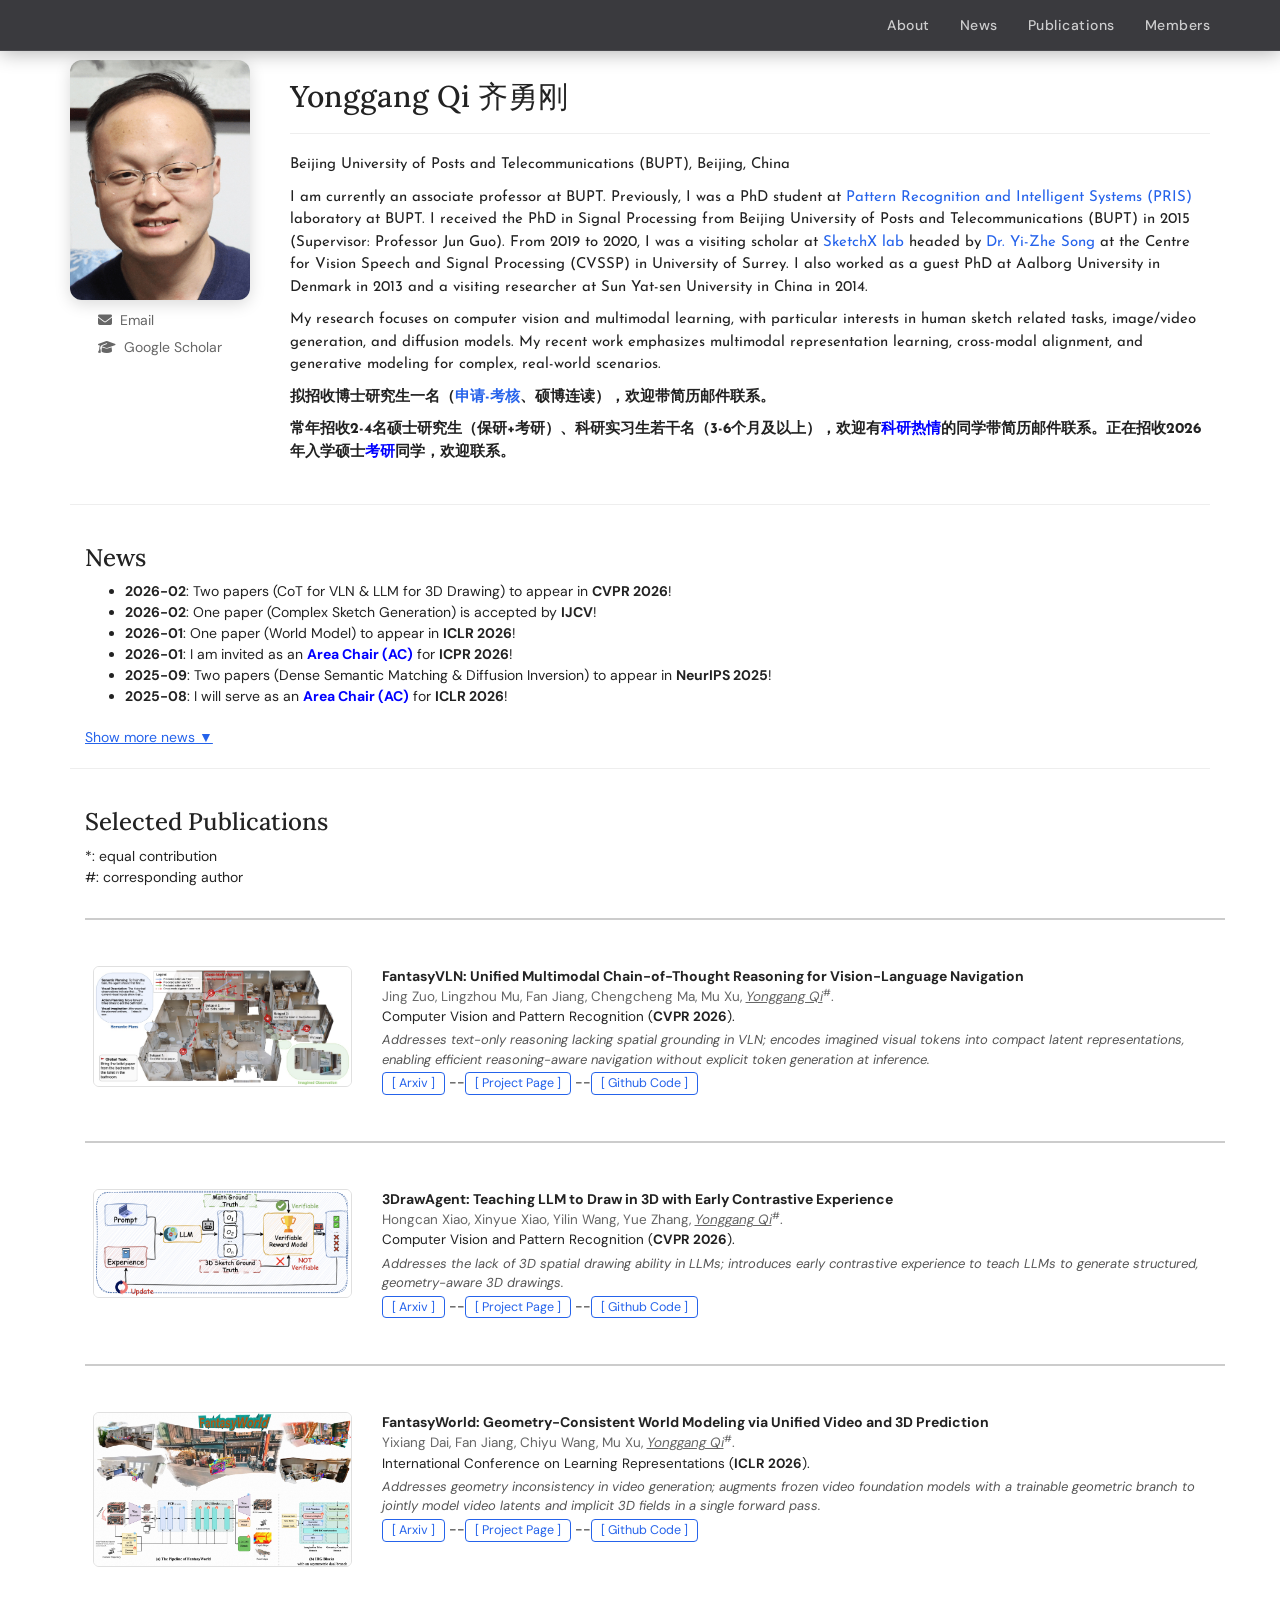
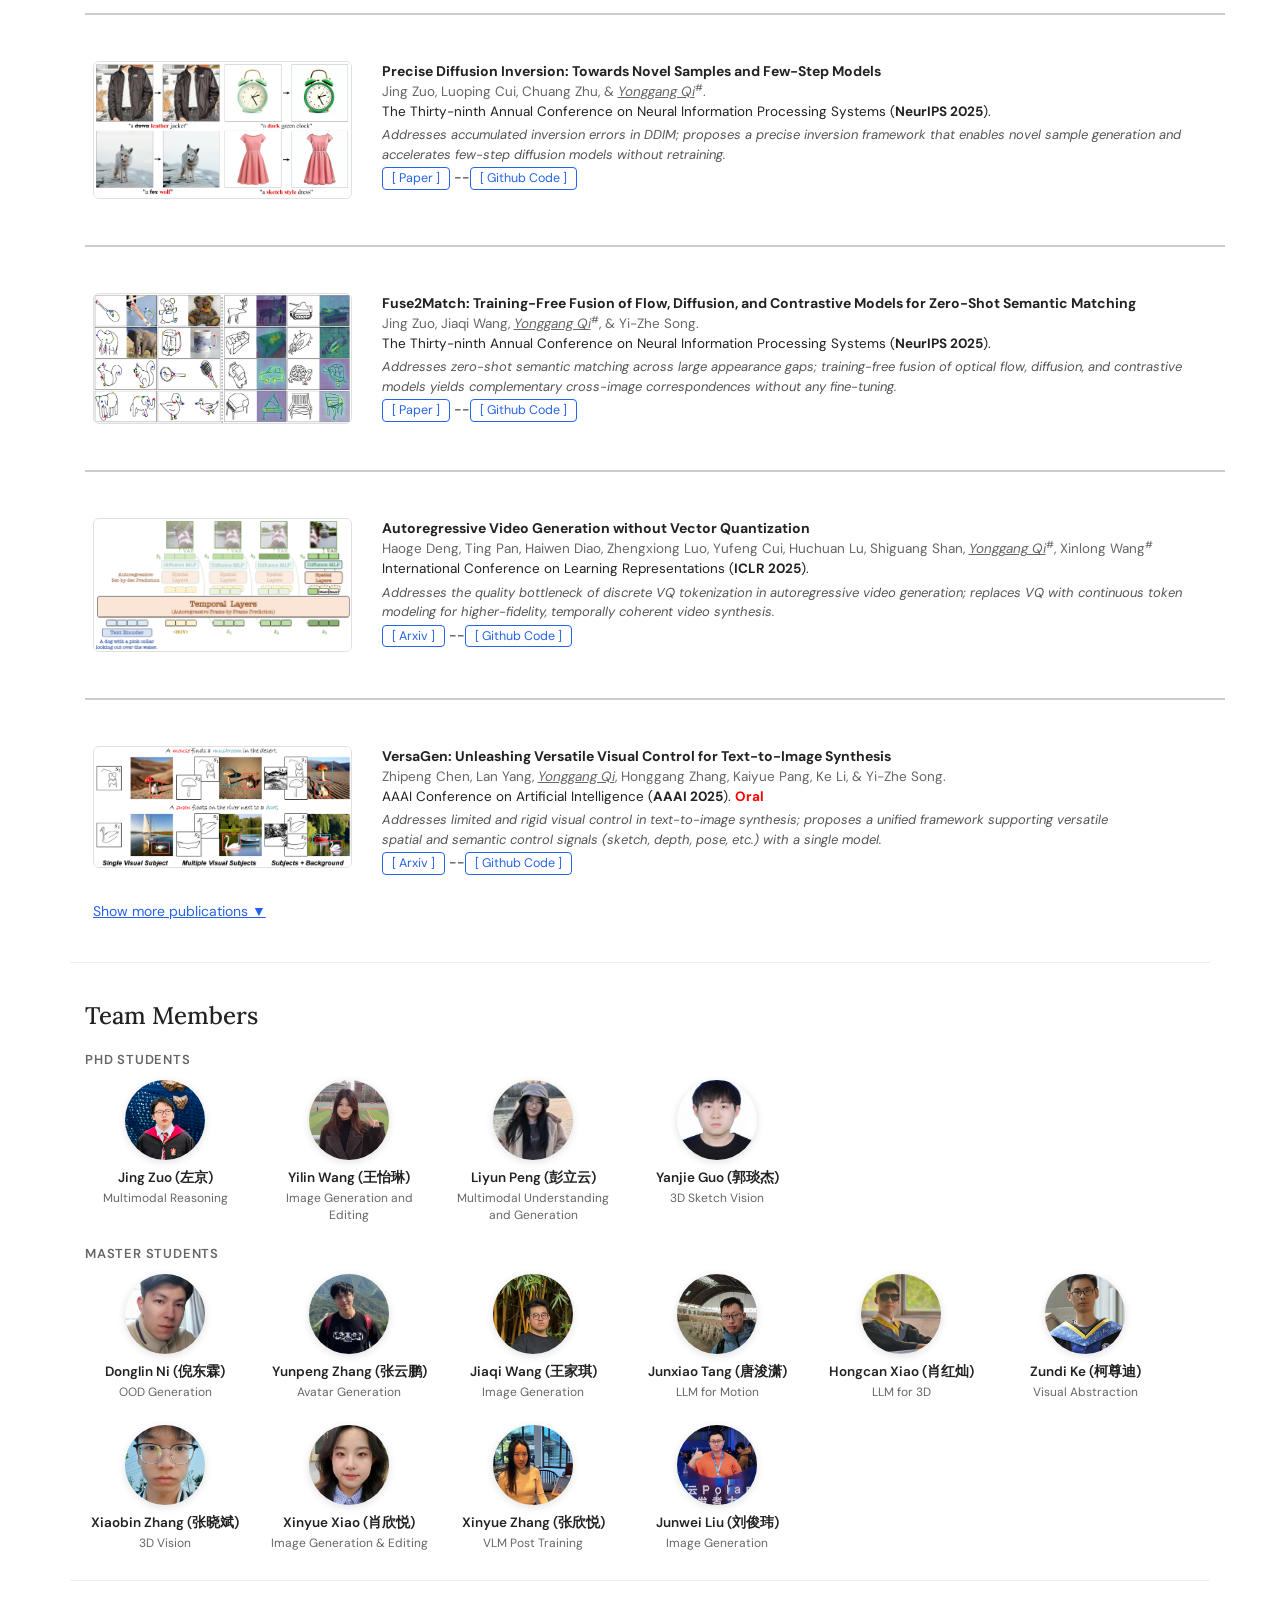
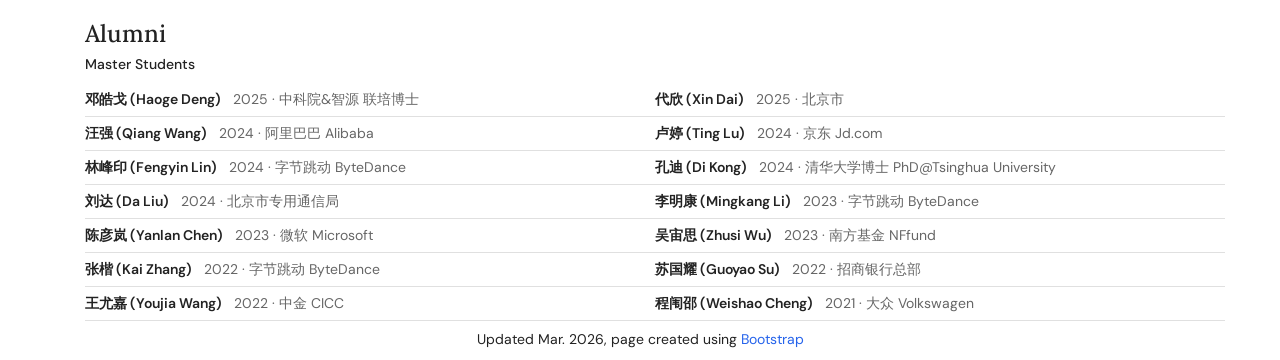
==== index.html @ 768c2c2b "news revert" ====
<!DOCTYPE html>
<html lang="en">
  <head>
    <meta charset="utf-8">
    <meta http-equiv="X-UA-Compatible" content="IE=edge">
    <meta name="viewport" content="width=device-width, initial-scale=1">
    <!-- The above 3 meta tags *must* come first in the head; any other head content must come *after* these tags -->
    <meta name="description" content="">
    <meta name="author" content="">
    <link rel="icon" href="./bootstrap/favicon.ico">

    <title>Yonggang Qi's homepage</title>
    <link rel="preconnect" href="https://fonts.googleapis.com">
    <link href="https://fonts.googleapis.com/css2?family=Josefin+Sans:ital,wght@0,300;0,400;0,600;1,300;1,400&family=Lora:ital,wght@0,400;0,600;0,700;1,400&family=DM+Sans:wght@400;500;600&display=swap" rel="stylesheet">
    <link href="https://cdnjs.cloudflare.com/ajax/libs/font-awesome/6.5.0/css/all.min.css" rel="stylesheet">

    <!-- Bootstrap core CSS -->
    <link href="./bootstrap/dist/css/bootstrap.min.css" rel="stylesheet">

    <!-- IE10 viewport hack for Surface/desktop Windows 8 bug -->
    <link href="./bootstrap/assets/css/ie10-viewport-bug-workaround.css" rel="stylesheet">

    <!-- Custom styles for this template -->
    <link href="homepage.css" rel="stylesheet">

    <!-- Just for debugging purposes. Don't actually copy these 2 lines! -->
    <!--[if lt IE 9]><script src="../../assets/js/ie8-responsive-file-warning.js"></script><![endif]-->
    <script src="./bootstrap/assets/js/ie-emulation-modes-warning.js"></script>

    <!-- HTML5 shim and Respond.js for IE8 support of HTML5 elements and media queries -->
    <!--[if lt IE 9]>
      <script src="https://oss.maxcdn.com/html5shiv/3.7.2/html5shiv.min.js"></script>
      <script src="https://oss.maxcdn.com/respond/1.4.2/respond.min.js"></script>
    <![endif]-->
  </head>

  <body>
    <nav class="navbar navbar-inverse navbar-fixed-top" id="main-nav">
      <div class="container">
        <div class="navbar-header">
          <a class="navbar-brand" href="index.html"></a>
        </div>
        <div id="navbar" class="collapse navbar-collapse">
          <ul class="nav navbar-nav navbar-right">
            <li><a href="#about">About</a></li>
            <li><a href="#news">News</a></li>
            <li><a href="#pub">Publications</a></li>
            <li><a href="#members">Members</a></li>
          </ul>
        </div><!--/.nav-collapse -->
      </div>
    </nav>

    <div id="about" class="container">
      <div class="profile">
        <div class="profile-left">
          <img src="me2.jpg" class="profile-photo" alt="Responsive image">
          <div class="profile-links">
            <a href="mailto:qiyg@bupt.edu.cn"><i class="fas fa-envelope"></i> Email</a>
            <a href="https://scholar.google.com/citations?user=pQNpf7cAAAAJ&hl=en"><i class="fas fa-graduation-cap"></i> Google Scholar</a>
          </div>
        </div>

        <div class="profile-info">
          <h2>Yonggang Qi 齐勇刚</h2>
          <hr>
          <p>Beijing University of Posts and Telecommunications (BUPT), Beijing, China</p>

          <p> I am currently an associate professor at BUPT. Previously, I was a PhD student at <a href="">Pattern Recognition and Intelligent Systems (PRIS)</a> laboratory at BUPT. I received the PhD in Signal Processing from Beijing University of Posts and Telecommunications (BUPT) in 2015 (Supervisor: Professor Jun Guo). From 2019 to 2020, I was a visiting scholar at <a href="http://sketchx.ai/">SketchX lab</a> headed by <a href="https://scholar.google.co.uk/citations?user=irZFP_AAAAAJ&hl=en">Dr. Yi-Zhe Song</a> at the Centre for Vision Speech and Signal Processing (CVSSP) in University of Surrey. I also worked as a guest PhD at Aalborg University in Denmark in 2013 and a visiting researcher at Sun Yat-sen University in China in 2014. </p>
          <p>My research focuses on computer vision and multimodal learning, with particular interests in human sketch related tasks, image/video generation, and diffusion models. My recent work emphasizes multimodal representation learning, cross-modal alignment, and generative modeling for complex, real-world scenarios. </p>
          <p><strong>拟招收博士研究生一名（<a href="https://ai.bupt.edu.cn/info/1050/4311.htm">申请-考核</a>、硕博连读），欢迎带简历邮件联系。</strong></p>
          <p><strong>常年招收2-4名硕士研究生（保研+考研）、科研实习生若干名（3-6个月及以上），欢迎有</strong><strong style="color: blue">科研热情</strong><strong>的同学带简历邮件联系。</strong><strong>正在招收2026年入学硕士<strong style="color: blue">考研</strong>同学，欢迎联系。</strong></p>
        </div>
      </div>

      <hr>
      <div id="news" class="container">
        <h3>News</h3>
        <ul style="text-align:left;">
          <li><strong>2026-02</strong>: Two papers (CoT for VLN & LLM for 3D Drawing) to appear in <strong>CVPR 2026</strong>!
          <li><strong>2026-02</strong>: One paper (Complex Sketch Generation) is accepted by <strong>IJCV</strong>!</li>
          <li><strong>2026-01</strong>: One paper (World Model) to appear in <strong>ICLR 2026</strong>!</li>
          <li><strong>2026-01</strong>: I am invited as an <strong style="color: blue;">Area Chair (AC)</strong> for <strong>ICPR 2026</strong>! </li>
          <li><strong>2025-09</strong>: Two papers (Dense Semantic Matching & Diffusion Inversion) to appear in <strong>NeurIPS 2025</strong>! </li>
          <li><strong>2025-08</strong>: I will serve as an <strong style="color: blue;">Area Chair (AC)</strong> for <strong>ICLR 2026</strong>! 
          <li class="news-item-hidden"><strong>2025-07</strong>: One paper (Talking video generation) to appear in <strong>ACM MM 2025</strong>. Check it <a href="https://github.com/Fantasy-AMAP/fantasy-talking">here</a> of our GitHub repo.</li>
          <li class="news-item-hidden"><strong>2025-01</strong>: One paper (Video generation) to appear in <strong>ICLR 2025</strong>.</li>
          <li class="news-item-hidden"><strong>2024-12</strong>: Two papers (Edge detection & Text-to-image generation) to appear in <strong>AAAI 2025</strong> including one <strong style="color:red;">Oral</strong>!</li>
          <li class="news-item-hidden"><strong>2024-01</strong>: One paper (Sketch generation) to appear in <strong>ICLR 2024</strong>.</li>
          <li class="news-item-hidden"><strong>2023-03</strong>: One paper about <em>explainable</em> ZS-SBIR to appear in <strong>CVPR 2023</strong> as a <strong style="color:red;">highlight</strong>!</li>
          <li class="news-item-hidden"><strong>2023-01</strong>: Our work on <em>vectorized sketch generation with diffusion model</em> to appear in <strong>ICLR 2023</strong> (<strong style="color:red;">Spotlight</strong>). </li>
          <li class="news-item-hidden"><strong>2022-10</strong>: Our work on <em>sketch to image generation using diffusion model</em> is accepted by BMVC 2022.</li>
          <li class="news-item-hidden"><strong>2022-09</strong>: One work about <em>sketch to point cloud generation</em> is accepted by ACCV 2022 (<strong>Oral</strong>)!</li>
          <li class="news-item-hidden"><strong>2022-04</strong>: Our work <ins><i>Generative Sketch Healing</i></ins> is accepted by <strong>IJCV</strong>!</li>
          <li class="news-item-hidden"><strong>2022-04</strong>: I am co-organizing the 2nd workshop on <a href="https://she-workshop.github.io">Sketching for Human Expressivity (SHE)</a> at <a href="https://eccv2022.ecva.net/"><strong>ECCV'22</strong></a>!</li>
          <li class="news-item-hidden"><strong>2021-12</strong>: Promoted to an associate professor.</li>
          <li class="news-item-hidden"><strong>2021-10</strong>: One paper on sketch-based 3D shape retrieval (SBSR) with a new fine-grained SBSR dataset got accepted by <a href="https://ieeexplore.ieee.org/xpl/RecentIssue.jsp?punumber=83"><strong>TIP</strong></a>! </li>
          <li class="news-item-hidden"><strong>2021-07</strong>: One paper on latticed sketch representation for sketch manipulation got accepted by <a href="http://iccv2021.thecvf.com"><strong>ICCV 2021</strong></a>! Code and pre-trained models are publicly available now. </li>
          <li class="news-item-hidden"><strong>2021-04</strong>: I am co-organizing 1st workshop on <a href="https://she-iccv21.github.io">Sketching for Human Expressivity (SHE)</a> at <a href="http://iccv2021.thecvf.com"><strong>ICCV'21</strong></a>!</li>
          <li class="news-item-hidden"><strong>2021-03</strong>: One paper on perceptual reasoning got accepted by <a href="http://cvpr2021.thecvf.com"><strong>CVPR 2021</strong></a>! </li>
          <li class="news-item-hidden"><strong>2020-11</strong>: One journal paper got accepted by IEEE TCSVT.</li>
          <li class="news-item-hidden"><strong>2020-08</strong>: One paper is accepted at BMVC 2020 as <strong>oral</strong> presentation.</li>
          <li class="news-item-hidden"><strong>2020-03</strong>: Two papers got accepted by IEEE ICME 2020.</li>
          <li class="news-item-hidden"><strong>2019-12</strong>: One journal paper got accepted by IEEE TCSVT.</li>
          <li class="news-item-hidden"><strong>2019-11</strong>: Moved to UK and started my visiting at CVSSP in University of Surrey!</li>
          <li class="news-item-hidden"><strong>2019-08</strong>: One paper got accepted by IEEE VCIP 2019.</li>
          <li class="news-item-hidden"><strong>2019-05</strong>: Got sponsorship from Chinese Scholarship Council (CSC) for visiting SketchX Lab at CVSSP in University of Surrey for one year!</li>
        </ul>
        <button id="news-toggle-btn" onclick="toggleNews()">Show more news ▼</button>
      </div>
      <hr>

      
      <div id="pub" class="container">
          <h3>Selected Publications</h3>
          <div>*: equal contribution</div> <div>#: corresponding author</div>
          <hr style="border: 1px solid #ccc; margin: 30px 0;">

          <div class="row">
            <div class="col-xs-3">
              <img src="./pic/cvpr26-vln.png" class="img-responsive" alt="Responsive image">
            </div>
            <div class="col-xs-9">
              <div><strong>FantasyVLN: Unified Multimodal Chain-of-Thought Reasoning for Vision-Language Navigation</strong></div>
              <div>Jing Zuo, Lingzhou Mu, Fan Jiang, Chengcheng Ma, Mu Xu, <ins><em>Yonggang Qi</em></ins><sup>#</sup>.</div>
              <div>Computer Vision and Pattern Recognition (<strong>CVPR 2026</strong>).</div>
              <div class="pub-highlight">Addresses text-only reasoning lacking spatial grounding in VLN; encodes imagined visual tokens into compact latent representations, enabling efficient reasoning-aware navigation without explicit token generation at inference.</div>
              <div><a href="https://arxiv.org/abs/2601.13976">[ Arxiv ]</a>--<a href="https://fantasy-amap.github.io/fantasy-vln/">[ Project Page ]</a>--<a href="https://github.com/Fantasy-AMAP/fantasy-vln">[ Github Code ]</a></div>
            </div>
          </div>

          <hr style="border: 1px solid #ccc; margin: 30px 0;">

          <div class="row">
            <div class="col-xs-3">
              <img src="./pic/cvpr26-3draw.png" class="img-responsive" alt="Responsive image">
            </div>
            <div class="col-xs-9">
              <div><strong>3DrawAgent: Teaching LLM to Draw in 3D with Early Contrastive Experience</strong></div>
              <div>Hongcan Xiao, Xinyue Xiao, Yilin Wang, Yue Zhang, <ins><em>Yonggang Qi</em></ins><sup>#</sup>.</div>
              <div>Computer Vision and Pattern Recognition (<strong>CVPR 2026</strong>).</div>
              <div class="pub-highlight">Addresses the lack of 3D spatial drawing ability in LLMs; introduces early contrastive experience to teach LLMs to generate structured, geometry-aware 3D drawings.</div>
              <div><a href="">[ Arxiv ]</a>--<a href="">[ Project Page ]</a>--<a href="">[ Github Code ]</a></div>
            </div>
          </div>

          <hr style="border: 1px solid #ccc; margin: 30px 0;">

          <div class="row">
            <div class="col-xs-3">
              <img src="./pic/iclr26.png" class="img-responsive" alt="Responsive image">
            </div>
            <div class="col-xs-9">
              <div><strong>FantasyWorld: Geometry-Consistent World Modeling via Unified Video and 3D Prediction</strong></div>
              <div>Yixiang Dai, Fan Jiang, Chiyu Wang, Mu Xu, <ins><em>Yonggang Qi</em></ins><sup>#</sup>.</div>
              <div>International Conference on Learning Representations (<strong>ICLR 2026</strong>).</div>
              <div class="pub-highlight">Addresses geometry inconsistency in video generation; augments frozen video foundation models with a trainable geometric branch to jointly model video latents and implicit 3D fields in a single forward pass.</div>
              <div><a href="https://arxiv.org/abs/2509.21657">[ Arxiv ]</a>--<a href="https://fantasy-amap.github.io/fantasy-world/">[ Project Page ]</a>--<a href="https://github.com/Fantasy-AMAP/fantasy-world">[ Github Code ]</a></div>
            </div>
          </div>

          <hr style="border: 1px solid #ccc; margin: 30px 0;">

          <div class="row">
            <div class="col-xs-3">
              <img src="./pic/preciseinv.png" class="img-responsive" alt="Responsive image">
            </div>
            <div class="col-xs-9">
              <div><strong>Precise Diffusion Inversion: Towards Novel Samples and Few-Step Models</strong></div>
              <div>Jing Zuo, Luoping Cui, Chuang Zhu, & <ins><em>Yonggang Qi</em></ins><sup>#</sup>.</div>
              <div>The Thirty-ninth Annual Conference on Neural Information Processing Systems (<strong>NeurIPS 2025</strong>).</div>
              <div class="pub-highlight">Addresses accumulated inversion errors in DDIM; proposes a precise inversion framework that enables novel sample generation and accelerates few-step diffusion models without retraining.</div>
              <div><a href="https://openreview.net/pdf?id=2sMk2ShRdP">[ Paper ]</a>--<a href="https://github.com/panda7777777/PreciseInv">[ Github Code ]</a></div>
            </div>
          </div>

          <hr style="border: 1px solid #ccc; margin: 30px 0;">

          <div class="row">
            <div class="col-xs-3">
              <img src="./pic/fuse2match.png" class="img-responsive" alt="Responsive image">
            </div>
            <div class="col-xs-9">
              <div><strong>Fuse2Match: Training-Free Fusion of Flow, Diffusion, and Contrastive Models for Zero-Shot Semantic Matching</strong></div>
              <div>Jing Zuo, Jiaqi Wang, <ins><em>Yonggang Qi</em></ins><sup>#</sup>, & Yi-Zhe Song.</div>
              <div>The Thirty-ninth Annual Conference on Neural Information Processing Systems (<strong>NeurIPS 2025</strong>).</div>
              <div class="pub-highlight">Addresses zero-shot semantic matching across large appearance gaps; training-free fusion of optical flow, diffusion, and contrastive models yields complementary cross-image correspondences without any fine-tuning.</div>
              <div><a href="https://openreview.net/pdf?id=9YXk1RnC9o">[ Paper ]</a>--<a href="https://github.com/panda7777777/fuse2match">[ Github Code ]</a></div>
            </div>
          </div>

          <hr style="border: 1px solid #ccc; margin: 30px 0;">

          <div class="row">
            <div class="col-xs-3">
              <img src="./pic/iclr25.png" class="img-responsive" alt="Responsive image">
            </div>
            <div class="col-xs-9">
              <div><strong>Autoregressive Video Generation without Vector Quantization</strong></div>
              <div>Haoge Deng, Ting Pan, Haiwen Diao, Zhengxiong Luo, Yufeng Cui, Huchuan Lu, Shiguang Shan, <ins><em>Yonggang Qi</em></ins><sup>#</sup>, Xinlong Wang<sup>#</sup></div>
              <div>International Conference on Learning Representations (<strong>ICLR 2025</strong>).</div>
              <div class="pub-highlight">Addresses the quality bottleneck of discrete VQ tokenization in autoregressive video generation; replaces VQ with continuous token modeling for higher-fidelity, temporally coherent video synthesis.</div>
              <div><a href="https://arxiv.org/pdf/2412.14169">[ Arxiv ]</a>--<a href="https://github.com/baaivision/NOVA">[ Github Code ]</a></div>
            </div>
          </div>

          <hr style="border: 1px solid #ccc; margin: 30px 0;">

          <div class="row">
            <div class="col-xs-3">
              <img src="./pic/aaai25-VG.png" class="img-responsive" alt="Responsive image">
            </div>
            <div class="col-xs-8">
              <div><strong>VersaGen: Unleashing Versatile Visual Control for Text-to-Image Synthesis</strong></div>
              <div>Zhipeng Chen, Lan Yang, <ins><em>Yonggang Qi</em></ins>, Honggang Zhang, Kaiyue Pang, Ke Li, & Yi-Zhe Song.</div>
              <div>AAAI Conference on Artificial Intelligence (<strong>AAAI 2025</strong>). <strong style="color: red">Oral</strong></div>
              <div class="pub-highlight">Addresses limited and rigid visual control in text-to-image synthesis; proposes a unified framework supporting versatile spatial and semantic control signals (sketch, depth, pose, etc.) with a single model.</div>
              <div><a href="https://arxiv.org/pdf/2412.11594">[ Arxiv ]</a>--<a href="https://github.com/FelixChan9527/VersaGen_official">[ Github Code ]</a></div>
            </div>
          </div>

          

          <div id="pub-extra">
            <hr style="border: 1px solid #ccc; margin: 30px 0;">

          <div class="row">
            <div class="col-xs-3">
              <img src="./pic/aaai25-SAUGE.png" class="img-responsive" alt="Responsive image">
            </div>
            <div class="col-xs-8">
              <div><strong>SAUGE: Taming SAM for Uncertainty-Aligned Multi-Granularity Edge Detection</strong></div>
              <div>Xing Liufu, Chaolei Tan, Xiaotong Lin, <ins><em>Yonggang Qi</em></ins>, Jinxuan Li & Jian-Fang Hu</div>
              <div>AAAI Conference on Artificial Intelligence (<strong>AAAI 2025</strong>). </div>
              <div class="pub-highlight">Addresses the lack of uncertainty awareness in edge detection; tames SAM's multi-granularity segmentation priors to produce uncertainty-aligned, scale-consistent edge maps.</div>
              <div><a href="https://arxiv.org/abs/2412.12892">[ Arxiv ]</a>--<a href="https://github.com/Star-xing1/SAUGE">[ Github Code ]</a></div>
            </div>
          </div>

          <hr style="border: 1px solid #ccc; margin: 30px 0;">

          <div class="row">
            <div class="col-xs-3">
              <img src="./pic/iclr24.png" class="img-responsive" alt="Responsive image">
            </div>
            <div class="col-xs-8">
              <div><strong>Scale-Adaptive Diffusion Model for Complex Sketch Synthesis</strong></div>
              <div>Jijin Hu, Ke Li, <ins><em>Yonggang Qi</em></ins> & Yi-Zhe Song.</div>
              <div>International Conference on Learning Representations (<strong>ICLR 2024</strong>).</div>
              <div class="pub-highlight">Addresses difficulty in synthesizing sketches with complex multi-scale structures; introduces a scale-adaptive diffusion model that dynamically adjusts generation resolution to capture fine-grained spatial details.</div>
              <div><a href="https://openreview.net/pdf?id=5xadJmgwix">[ Arxiv ]</a>--<a href="">[ Github Code ]</a></div>
            </div>
          </div>

          <hr style="border: 1px solid #ccc; margin: 30px 0;">

          <div class="row">
            <div class="col-xs-3">
              <img src="./pic/cvpr23.png" class="img-responsive" alt="Responsive image">
            </div>
            <div class="col-xs-8">
              <div><strong>Zero-Shot Everything Sketch-Based Image Retrieval, and in Explainable Style</strong></div>
              <div>Fengyin Lin*, Mingkang Li*, Da Li, Timothy Hospedales, Yi-Zhe Song, <ins><em>Yonggang Qi</em></ins></div>
              <div>Computer Vision and Pattern Recognition (<strong>CVPR 2023</strong>). <strong style="color: red">Highlight</strong></div>
              <div class="pub-highlight">Addresses the black-box nature of cross-modal sketch-based retrieval; proposes a zero-shot SBIR framework that simultaneously retrieves images and generates visual explanations of the matching rationale.</div>
              <div><a href="https://arxiv.org/pdf/2303.14348.pdf">[ Arxiv ]</a>--<a href="https://github.com/buptLinfy/ZSE-SBIR">[ Github Code ]</a></div>
            </div>
          </div>

          <hr style="border: 1px solid #ccc; margin: 30px 0;">

          <div class="row">
            <div class="col-xs-3">
              <img src="./pic/iclr23.png" class="img-responsive" alt="Responsive image">
            </div>
            <div class="col-xs-8">
              <div><strong>SketchKnitter: Vectorized Sketch Generation with Diffusion Models</strong></div>
              <div>Qiang Wang, Haoge Deng, <ins><em>Yonggang Qi</em></ins><sup>#</sup>, Da Li, Yi-Zhe Song</div>
              <div>International Conference on Learning Representations (<strong>ICLR 2023</strong>). <strong style="color: red">Spotlight</strong></div>
              <div class="pub-highlight">Addresses the lack of temporal coherence in vectorized sketch generation; first to apply diffusion models to sequential vector stroke generation, producing human-like sketches with natural drawing order.</div>
              <div><a href="https://openreview.net/pdf?id=4eJ43EN2g6l">[ Paper ]</a>--<a href="https://github.com/XDUWQ/SketchKnitter">[ Github Code ]</a></div>
            </div>
          </div>

          <hr style="border: 1px solid #ccc; margin: 30px 0;">
          <div class="row">
            <div class="col-xs-3">
              <img src="./pic/accv22.png" class="img-responsive" alt="Responsive image">
            </div>
            <div class="col-xs-8">
              <div><strong>A Diffusion-ReFinement Model for Sketch-to-Point Modeling</strong></div>
              <div>Di Kong, Qiang Wang, <ins><em>Yonggang Qi</em></ins><sup>#</sup>.</div>
              <div>The 16th Asian Conference on Computer Vision (ACCV 2022). <b>Oral</b></div>
              <div class="pub-highlight">Addresses the domain gap between abstract sketches and 3D point clouds; introduces a diffusion-based refinement model that progressively denoises coarse sketch-driven point predictions into detailed 3D shapes.</div>
              <div><a href="https://openaccess.thecvf.com/content/ACCV2022/papers/Kong_A_Diffusion-ReFinement_Model_for_Sketch-to-Point_Modeling_ACCV_2022_paper.pdf">[ Paper ]</a>--<a href="https://openaccess.thecvf.com/content/ACCV2022/supplemental/Kong_A_Diffusion-ReFinement_Model_ACCV_2022_supplemental.pdf">[ Suppl. ]</a>--<a href="https://github.com/Walterkd/diffusion-refine-sketch2point">[ Github Code ]</a></div>
            </div>
          </div>


          <hr style="border: 1px solid #ccc; margin: 30px 0;">
          <div class="row">
            <div class="col-xs-3">
              <img src="./pic/bmvc22.png" class="img-responsive" alt="Responsive image">
            </div>
            <div class="col-xs-8">
              <div><strong>DiffSketching: Sketch Control Image Synthesis with Diffusion Models</strong></div>
              <div>Qiang Wang, Di Kong, <ins><em>Yonggang Qi</em></ins><sup>#</sup>.</div>
              <div>The 33rd British Machine Vision Conference (BMVC 2022).</div>
              <div class="pub-highlight">Addresses the difficulty of using sparse sketch inputs to guide realistic image generation; leverages diffusion models' strong generative priors to synthesize photorealistic images conditioned on free-hand sketches.</div>
              <div><a href="https://bmvc2022.mpi-inf.mpg.de/0067.pdf">[ Paper ]</a>--<a href="./papers/BMVC2022_DiffSketching_suppl.pdf">[ Suppl. ]</a>--<a href="https://github.com/XDUWQ/DiffSketching">[ Github Code ]</a></div>
            </div>
          </div>

          <hr style="border: 1px solid #ccc; margin: 30px 0;">
          <div class="row">
            <div class="col-xs-3">
              <img src="./pic/ijcv22.png" class="img-responsive" alt="Responsive image">
            </div>
            <div class="col-xs-8">
              <div><strong>Generative Sketch Healing</strong></div>
              <div><strong>Yonggang Qi</strong>, Guoyao Su, Qiang Wang, Jie Yang, Kaiyue Pang and Yi-Zhe Song.</div>
              <div>International Journal of Computer Vision (<strong>IJCV</strong>), Springer.</div>
              <div class="pub-highlight">Addresses the problem of incomplete or corrupted sketches; proposes a generative model that infers and restores missing strokes while preserving the original drawing style and semantic structure.</div>
              <div><a href="https://rdcu.be/cPboF">[ Paper ]</a>--[ Project Page ]</div>
            </div>
          </div>

          <hr style="border: 1px solid #ccc; margin: 30px 0;">
          <div class="row">
            <div class="col-xs-3">
              <img src="./pic/iccv21.png" class="img-responsive" alt="Responsive image">
            </div>
            <div class="col-xs-8">
              <div><strong>SketchLattice: Latticed Representation for Sketch Manipulation</strong></div>
              <div><strong>Yonggang Qi</strong>*, Guoyao Su*, Pinaki Nath Chowdhury, Mingkang Li and Yi-Zhe Song.</div>
              <div>IEEE International Conference on Computer Vision (<strong>ICCV</strong>), 2021.</div>
              <div class="pub-highlight">Addresses the rigidity of existing sketch representations; introduces a latticed graph structure over strokes that enables flexible, controllable sketch editing and semantic manipulation.</div>
              <div><a href="http://arxiv.org/abs/2108.11636">[ arXiv Paper ]</a>--<a href="https://qugank.github.io/sketch-lattice.github.io/">[ Project Page ]</a></a>--<a href="https://github.com/qugank/sketch-lattice">[ Github Code ]</a></div>
            </div>
          </div>

          <hr style="border: 1px solid #ccc; margin: 30px 0;">

          <div class="row">
            <div class="col-xs-3">
              <img src="./pic/pqa-cvpr21.png" class="img-responsive" alt="Responsive image">
            </div>
            <div class="col-xs-8">
              <div><strong>PQA: Perceptual Question Answering</strong></div>
              <div><strong>Yonggang Qi</strong>*, Kai Zhang*, Aneeshan Sain and Yi-Zhe Song.</div>
              <div>IEEE Conference on Computer Vision and Pattern Recognition (<strong>CVPR</strong>), 2021.</div>
              <div class="pub-highlight">Addresses the absence of perceptual grouping reasoning in VQA; introduces a new task and dataset requiring models to answer questions based on Gestalt perceptual principles applied to visual scenes.</div>
              <div><a href="https://arxiv.org/abs/2104.03589">[ arXiv Paper ]</a>--<a href="https://qugank.github.io/pqa.github.io/">[ Project Page ]</a></a>--<a href="https://github.com/qugank/pqa.github.io">[ Github Code ]</a></div>
            </div>
          </div>

          <hr style="border: 1px solid #ccc; margin: 30px 0;">

          <div class="row">
            <div class="col-xs-3">
              <img src="./pic/tip21.png" class="img-responsive" alt="Responsive image">
            </div>
            <div class="col-xs-8">
              <div><strong>Towards Fine-Grained Sketch-Based 3D Shape Retrieval</strong></div>
              <div>Anran Qi, Yulia Gryaditskaya, Jifei Song, Yongxin Yang, <strong>Yonggang Qi</strong>, Timothy M. Hospedales, Tao Xiang, Yi-Zhe Song.</div>
              <div>IEEE Transactions on Image Processing (<strong>TIP</strong>), 2021.</div>
              <div class="pub-highlight">Addresses coarse-grained retrieval in sketch-based 3D shape search; proposes a fine-grained cross-modal embedding with a new benchmark to retrieve instance-specific 3D shapes from hand-drawn sketches.</div>
              <div><a href="https://ieeexplore.ieee.org/document/9573376">[Paper]</a>--<a href="">[ Project Page ]</a></a>--<a href="">[Code ]</a></div>
            </div>
          </div>

          <hr style="border: 1px solid #ccc; margin: 30px 0;">
          <div class="row">
            <div class="col-xs-3">
              <img src="./pic/tcsvt20b.png" class="img-responsive" alt="Responsive image">
            </div>
            <div class="col-xs-8">
              <div><strong>Towards Practical Sketch-based 3D Shape Generation: The Role of Professional Sketches</strong></div>
              <div> Yue Zhong, <strong>Yonggang Qi</strong>, Yulia Gryaditskaya, Honggang Zhang, and Yi-Zhe Song.</div>
              <div>IEEE Transactions on Circuits and Systems for Video Technology (<strong>TCSVT</strong>)</div>
              <div><a href="https://ieeexplore.ieee.org/document/9272370">[ Paper ]</a></div>
            </div>
          </div>
          <hr style="border: 1px solid #ccc; margin: 30px 0;">
          <div class="row">
            <div class="col-xs-3">
              <img src="./pic/sh.png" class="img-responsive" alt="Responsive image">
            </div>
            <div class="col-xs-8">
              <div><strong>SketchHealer: A Graph-to-Sequence Network for Recreating Partial Human Sketches</strong></div>
              <div>Guoyao Su, <strong>Yonggang Qi</strong>, Kaiyue Pang, Jie Yang and Yi-Zhe Song.</div>
              <div>The 31st British Machine Vision Virtual Conference (BMVC2020)</div>
              <div><strong>Oral Presentation, 5% acceptance rate</strong></div>
              <div><a href="./papers/SketchHealer.pdf">[ Paper ]</a>--<a href="https://github.com/sgybupt/SketchHealer">[ Github Code ]</a></div>
            </div>
          </div>
          <hr style="border: 1px solid #ccc; margin: 30px 0;">
          <div class="row">
            <div class="col-xs-3">
              <img src="./pic/s3.png" class="img-responsive" alt="Responsive image">
            </div>
            <div class="col-xs-8">
              <div><strong>S3NET: Graph Representational Network For Sketch Recognition</strong></div>
              <div>Lan Yang, Aneeshan Sain, Linpeng Li, <strong>Yonggang Qi</strong>, Honggang Zhang and Yi-Zhe Song.</div>
              <div>2020 IEEE International Conference on Multimedia and Expo (ICME2020)</div>
              <div><a href="./papers/S3Net.pdf">[ Paper ]</a>--<a href="https://github.com/yanglan0225/s3net">[ Github Code ]</a></div>
            </div>
          </div>
          <hr style="border: 1px solid #ccc; margin: 30px 0;">
          <div class="row">
            <div class="col-xs-3">
              <img src="./pic/tsd.png" class="img-responsive" alt="Responsive image">
            </div>
            <div class="col-xs-8">
              <div><strong>Improved Traffic Sign Detection In Videos Through Reasoning Effective RoI Proposals</strong></div>
              <div>Yanting Zhang, <strong>Yonggang Qi</strong>, Jie Yang and Jenq-Neng Hwang.</div>
              <div>2020 IEEE International Conference on Multimedia and Expo (ICME2020)</div>
              <div><a href="./papers/tsd-icme20.pdf">[ Paper ]</a></div>
            </div>
          </div>
          <hr style="border: 1px solid #ccc; margin: 30px 0;">
          <div class="row">
            <div class="col-xs-3">
              <img src="./pic/tcsvt20a.png" class="img-responsive" alt="Responsive image">
            </div>
            <div class="col-xs-8">
              <div><strong>Sketch Fewer to Recognize More by Learning A Co-regularized Sparse Representation</strong></div>
              <div><strong>Yonggang Qi</strong> and Yi-Zhe Song.</div>
              <div>IEEE Transactions on Circuits and Systems for Video Technology (<strong>TCSVT</strong>)</div>
              <div><a href="https://ieeexplore.ieee.org/abstract/document/8949551/">[ Paper ]</a></div>
            </div>
          </div>

          <hr style="border: 1px solid #ccc; margin: 30px 0;">
          <div class="row">
            <div class="col-xs-3">
              <img src="./pic/vcip19.png" class="img-responsive" alt="Responsive image">
            </div>
            <div class="col-xs-8">
              <div><strong>Unpaired Image-to-Sketch Translation Network for Sketch Synthesis</strong></div>
              <div>Yue Zhang, Guoyao Su, <strong>Yonggang Qi</strong> and Jie Yang.</div>
              <div>IEEE Visual Communications and Image Processing (VCIP), 2019.</div>
              <div><a href="./papers/VCIP19.pdf">[ Paper ]</a></div>
            </div>
          </div>
          <hr style="border: 1px solid #ccc; margin: 30px 0;">
          <div class="row">
            <div class="col-xs-3">
              <img src="./pic/sketchseg+.png" class="img-responsive" alt="Responsive image">
            </div>
            <div class="col-xs-8">
              <div><strong>SketchSegNet+: An End-to-End Learning of RNN for Multi-Class Sketch Semantic Segmentation</strong></div>
              <div><strong>Yonggang Qi</strong> and Zheng-Hua Tan.</div>
              <div>IEEE ACCESS.</div>
              <div><a href="https://ieeexplore.ieee.org/stamp/stamp.jsp?arnumber=8766108">[ Paper ]</a>--<a href="https://drive.google.com/file/d/1tQbxEoFGLxFUQ9CE8ntevMH1erWyFJgP/view?usp=sharing">[ Dataset download ]</a></div>
            </div>
          </div>
          <hr style="border: 1px solid #ccc; margin: 30px 0;">
          <div class="row">
            <div class="col-xs-3">
              <img src="./pic/vcip17.png" class="img-responsive" alt="Responsive image">
            </div>
            <div class="col-xs-8">
              <div><strong>Image Retrieval by Dense Caption Reasoning</strong></div>
              <div>Xinru Wei, <strong>Yonggang Qi</strong>, Jun Liu and Fang Liu.</div>
              <div>IEEE Visual Communications and Image Processing (VCIP), 2017. Oral</div>
              <div><a href="./papers/VCIP17.pdf">[ Paper ]</a></div>
            </div>
          </div>

          <!-- <h3><strong>2016</strong></h3> -->
          <hr style="border: 1px solid #ccc; margin: 30px 0;">
          <div class="row">
            <div class="col-xs-3">
              <img src="./pic/vase16.png" class="img-responsive" alt="Responsive image">
            </div>
            <div class="col-xs-8">
              <div><strong>Instance-level Coupled Subspace Learning for Fine-grained Sketch-based Image Retrieval</strong></div>
              <div>Peng Xu, Qiyue Yin, <strong>Yonggang Qi</strong>, Yi-Zhe Song, Zhanyu Ma, Liang Wang and Jun Guo.</div>
              <div>European Conference on Computer Vision (ECCV), Workshop on Visual Analysis of Sketches, 2016. <strong>Oral</strong></div>
              <div><a href="./papers/VASE16.pdf">[ Paper ]</a></div>
            </div>
          </div>
          <hr style="border: 1px solid #ccc; margin: 30px 0;">
          <div class="row">
            <div class="col-xs-3">
              <img src="./pic/icip16.png" class="img-responsive" alt="Responsive image">
            </div>
            <div class="col-xs-8">
              <div><strong>Sketch-based Image Retrieval via Siamese Convolutional Neural Network</strong></div>
              <div><strong>Yonggang Qi</strong>, Yi-Zhe Song, Honggang Zhang and Jun Liu.</div>
              <div>IEEE International Conference on  Image Processing (ICIP), 2016.</div>
              <div><a href="./papers/ICIP16.pdf">[ Paper ]</a></div>
            </div>
          </div>
          <hr style="border: 1px solid #ccc; margin: 30px 0;">
          <div class="row">
            <div class="col-xs-3">
              <img src="./pic/cvpr15.png" class="img-responsive" alt="Responsive image">
            </div>
            <div class="col-xs-8">
              <div><strong>Making Better Use of Edges via Perceptual Grouping</strong></div>
              <div><strong>Yonggang Qi</strong>, Yi-Zhe Song, Tao Xiang, Honggang Zhang, Timothy Hospedales, Yi Li and Jun Guo.</div>
              <div>IEEE Conference on Computer Vision and Pattern Recognition (<strong>CVPR</strong>), 2015.</div>
              <div><a href="./papers/CVPR15.pdf">[ Paper ]</a>--<a href="https://github.com/qugank/PG-framework">[ Github Code ]</a></div>
            </div>
          </div>
          <hr style="border: 1px solid #ccc; margin: 30px 0;">
          <div class="row">
            <div class="col-xs-3">
              <img src="./pic/neuro15.png" class="img-responsive" alt="Responsive image">
            </div>
            <div class="col-xs-8">
              <div><strong>Im2Sketch: Sketch generation by unconflicted perceptual grouping</strong></div>
              <div><strong>Yonggang Qi</strong>, Jun Guo, Yi-Zhe Song, Tao Xiang, Honggang Zhang and Zheng-Hua Tan.</div>
              <div>Neurocomputing</div>
              <div><a href="./papers/neurocomputing15.pdf">[ Paper ]</a></div>
            </div>
          </div>

          <!-- <h3><strong>2013~2014</strong></h3> -->

          <hr style="border: 1px solid #ccc; margin: 30px 0;">
          <div class="row">
            <div class="col-xs-3">
              <img src="./pic/icip13.png" class="img-responsive" alt="Responsive image">
            </div>
            <div class="col-xs-8">
              <div><strong>sketching by perceptual grouping</strong></div>
              <div><strong>Yonggang Qi</strong>, Jun  Guo, Yi Li, Honggang Zhang, Tao Xiang and Yi-Zhe Song.</div>
              <div>IEEE International Conference on  Image Processing (ICIP), 2013.</div>
              <div><a href="./papers/ICIP13.pdf">[ Paper ]</a></div>
            </div>
          </div>
          </div><!-- #pub-extra -->
          <button id="pub-toggle-btn" onclick="togglePub()">Show more publications ▼</button>

    </div><!-- /.container -->
    <hr>

    <div id="members" class="container">
      <h3>Team Members</h3>

      <h5>PhD Students</h5>
      <div class="members-grid">
        <div class="member-card">
          <img src="pic/members/zuojing.jpg" class="member-photo" alt="左京">
          <div class="member-name">Jing Zuo (左京)</div>
          <!-- <div class="member-meta">2024 Fall</div> -->
          <div class="member-meta">Multimodal Reasoning</div>
        </div>
        <div class="member-card">
          <img src="pic/members/wangyilin.jpg" class="member-photo" alt="王怡琳">
          <div class="member-name">Yilin Wang (王怡琳)</div>
          <!-- <div class="member-meta">2026 Fall</div> -->
          <div class="member-meta">Image Generation and Editing</div>
        </div>
        <div class="member-card">
          <img src="pic/members/pengliyun.jpg" class="member-photo" alt="彭立云">
          <div class="member-name">Liyun Peng (彭立云)</div>
          <!-- <div class="member-meta">2026 Fall</div> -->
          <div class="member-meta">Multimodal Understanding and Generation</div>
        </div>
        <div class="member-card">
          <img src="pic/members/guoyanjie.jpg" class="member-photo" alt="郭琰杰">
          <div class="member-name">Yanjie Guo (郭琰杰)</div>
          <!-- <div class="member-meta">2026 Fall</div> -->
          <div class="member-meta">3D Sketch Vision</div>
        </div>
      </div>

      <h5>Master Students</h5>
      <div class="members-grid">
        <div class="member-card">
          <img src="pic/members/nidonglin.jpg" class="member-photo" alt="倪东霖">
          <div class="member-name">Donglin Ni (倪东霖)</div>
          <!-- <div class="member-meta">2023 Fall</div> -->
          <div class="member-meta">OOD Generation</div>
        </div>
        <div class="member-card">
          <img src="pic/members/zhangyunpeng.jpg" class="member-photo" alt="张云鹏">
          <div class="member-name">Yunpeng Zhang (张云鹏)</div>
          <!-- <div class="member-meta">2023 Fall</div> -->
          <div class="member-meta">Avatar Generation</div>
        </div>
        <div class="member-card">
          <img src="pic/members/wangjiaqi.jpg" class="member-photo" alt="王家琪">
          <div class="member-name">Jiaqi Wang (王家琪)</div>
          <!-- <div class="member-meta">2024 Fall</div> -->
          <div class="member-meta">Image Generation</div>
        </div>
        <div class="member-card">
          <img src="pic/members/tangjunxiao.jpg" class="member-photo" alt="唐浚潇">
          <div class="member-name">Junxiao Tang (唐浚潇)</div>
          <!-- <div class="member-meta">2024 Fall</div> -->
          <div class="member-meta">LLM for Motion</div>
        </div>
        <div class="member-card">
          <img src="pic/members/xiaohongcan.jpg" class="member-photo" alt="肖红灿">
          <div class="member-name">Hongcan Xiao (肖红灿)</div>
          <!-- <div class="member-meta">2025 Fall</div> -->
          <div class="member-meta">LLM for 3D</div>
        </div>
        <div class="member-card">
          <img src="pic/members/kezundi.jpg" class="member-photo" alt="柯尊迪">
          <div class="member-name">Zundi Ke (柯尊迪)</div>
          <!-- <div class="member-meta">2025 Fall</div> -->
          <div class="member-meta">Visual Abstraction</div>
        </div>
        <div class="member-card">
          <img src="pic/members/zhangxiaobin.jpg" class="member-photo" alt="张晓斌">
          <div class="member-name">Xiaobin Zhang (张晓斌)</div>
          <!-- <div class="member-meta">2025 Fall</div> -->
          <div class="member-meta">3D Vision</div>
        </div>
        <div class="member-card">
          <img src="pic/members/xiaoxinyue.jpg" class="member-photo" alt="肖欣悦">
          <div class="member-name">Xinyue Xiao (肖欣悦)</div>
          <!-- <div class="member-meta">2026 Fall</div> -->
          <div class="member-meta">Image Generation & Editing</div>
        </div>
        <div class="member-card">
          <img src="pic/members/zhangxinyue.jpg" class="member-photo" alt="张欣悦">
          <div class="member-name">Xinyue Zhang (张欣悦)</div>
          <!-- <div class="member-meta">2026 Fall</div> -->
          <div class="member-meta">VLM Post Training</div>
        </div>
        <div class="member-card">
          <img src="pic/members/liujunwei.jpg" class="member-photo" alt="刘俊玮">
          <div class="member-name">Junwei Liu (刘俊玮)</div>
          <!-- <div class="member-meta">2026 Fall</div> -->
          <div class="member-meta">Image Generation</div>
        </div>
      </div>
      </div><!-- /#members -->

      <hr>
      <div id="alumni" class="container">
        <h3>Alumni</h3>

        <h5>Master Students</h5>
        <ul class="alumni-list">
          <li>
            <span class="alumni-name">邓皓戈 (Haoge Deng)</span>
            <span class="alumni-meta">2025 · 中科院&智源 联培博士</span>
          </li>
          <li>
            <span class="alumni-name">代欣 (Xin Dai)</span>
            <span class="alumni-meta">2025 · 北京市</span>
          </li>
          <li>
            <span class="alumni-name">汪强 (Qiang Wang)</span>
            <span class="alumni-meta">2024 · 阿里巴巴 Alibaba</span>
          </li>
          <li>
            <span class="alumni-name">卢婷 (Ting Lu)</span>
            <span class="alumni-meta">2024 · 京东 Jd.com</span>
          </li>
          <li>
            <span class="alumni-name">林峰印 (Fengyin Lin)</span>
            <span class="alumni-meta">2024 · 字节跳动 ByteDance</span>
          </li>
          <li>
            <span class="alumni-name">孔迪 (Di Kong)</span>
            <span class="alumni-meta">2024 · 清华大学博士 PhD@Tsinghua University</span>
          </li>
          <li>
            <span class="alumni-name">刘达 (Da Liu)</span>
            <span class="alumni-meta">2024 · 北京市专用通信局</span>
          </li>
          <li>
            <span class="alumni-name">李明康 (Mingkang Li)</span>
            <span class="alumni-meta">2023 · 字节跳动 ByteDance</span>
          </li>
          <li>
            <span class="alumni-name">陈彦岚 (Yanlan Chen)</span>
            <span class="alumni-meta">2023 · 微软 Microsoft</span>
          </li>
          <li>
            <span class="alumni-name">吴宙思 (Zhusi Wu)</span>
            <span class="alumni-meta">2023 · 南方基金 NFfund</span>
          </li>
          <li>
            <span class="alumni-name">张楷 (Kai Zhang)</span>
            <span class="alumni-meta">2022 · 字节跳动 ByteDance</span>
          </li>
          <li>
            <span class="alumni-name">苏国耀 (Guoyao Su)</span>
            <span class="alumni-meta">2022 · 招商银行总部</span>
          </li>
          <li>
            <span class="alumni-name">王尤嘉 (Youjia Wang)</span>
            <span class="alumni-meta">2022 · 中金 CICC</span>
          </li>
          <li>
            <span class="alumni-name">程闱邵 (Weishao Cheng)</span>
            <span class="alumni-meta">2021 · 大众 Volkswagen</span>
          </li>
          <!-- 第6条起加 class="alumni-item-hidden" 即可默认隐藏 -->
        </ul>
        <!-- <button id="alumni-toggle-btn" onclick="toggleAlumni()" style="display:none;">Show more ▼</button> -->
      </div><!-- /#alumni -->


    <script type="text/javascript" id="clustrmaps" src="//cdn.clustrmaps.com/map_v2.js?u=pwyk&d=XqwwDPMtd8r7hty0E7GpsRO6tUEvxWPWr4ygvS5gCd8"></script>

    <div class="mastfoot">
            <div class="inner">
              <p class="text-center">Updated Mar. 2026, page created using <a href="http://getbootstrap.com/">Bootstrap</a></p>
            </div>
    </div>

    <script>
      function togglePub() {
        var extra = document.getElementById('pub-extra');
        var btn = document.getElementById('pub-toggle-btn');
        var isCollapsed = extra.style.display !== 'block';
        extra.style.display = isCollapsed ? 'block' : 'none';
        btn.textContent = isCollapsed ? 'Show less ▲' : 'Show all publications ▼';
      }

      function toggleAlumni() {
        var items = document.querySelectorAll('li.alumni-item-hidden');
        var btn = document.getElementById('alumni-toggle-btn');
        var isCollapsed = btn.textContent.indexOf('Show') !== -1;
        items.forEach(function(el) {
          el.style.display = isCollapsed ? 'list-item' : 'none';
        });
        btn.textContent = isCollapsed ? 'Show less ▲' : 'Show more ▼';
      }

      // 超过5条时显示按钮
      (function() {
        var items = document.querySelectorAll('#alumni .alumni-list li.alumni-item-hidden');
        if (items.length > 0) {
          document.getElementById('alumni-toggle-btn').style.display = 'inline';
        }
      })();

      function toggleNews() {
        var items = document.querySelectorAll('li.news-item-hidden');
        var btn = document.getElementById('news-toggle-btn');
        var isCollapsed = btn.textContent.indexOf('Show all') !== -1;
        items.forEach(function(el) {
          el.style.display = isCollapsed ? 'list-item' : '';
        });
        btn.textContent = isCollapsed ? 'Show less ▲' : 'Show all news ▼';
      }
    </script>

    <!-- Bootstrap core JavaScript
    ================================================== -->
    <!-- Placed at the end of the document so the pages load faster -->
    <script src="https://ajax.googleapis.com/ajax/libs/jquery/1.11.3/jquery.min.js"></script>
    <script>window.jQuery || document.write('<script src="../../assets/js/vendor/jquery.min.js"><\/script>')</script>
    <script src="./bootstrap/dist/js/bootstrap.min.js"></script>
    <!-- IE10 viewport hack for Surface/desktop Windows 8 bug -->
    <script src="./bootstrap/assets/js/ie10-viewport-bug-workaround.js"></script>
  </body>
</html>
---- bootstrap/assets/css/ie10-viewport-bug-workaround.css ----
/*!
 * IE10 viewport hack for Surface/desktop Windows 8 bug
 * Copyright 2014-2015 Twitter, Inc.
 * Licensed under MIT (https://github.com/twbs/bootstrap/blob/master/LICENSE)
 */

/*
 * See the Getting Started docs for more information:
 * http://getbootstrap.com/getting-started/#support-ie10-width
 */
@-webkit-viewport { width: device-width; }
@-moz-viewport    { width: device-width; }
@-ms-viewport     { width: device-width; }
@-o-viewport      { width: device-width; }
@viewport         { width: device-width; }
---- homepage.css ----
:root {
  --font-sans: 'DM Sans', 'Helvetica Neue', Helvetica, Arial, sans-serif;
  --font-serif: 'Lora', Georgia, serif;
  --color-text: #222222;
  --color-muted: #666666;
  --color-link: #2563eb;
  --color-accent-red: #c0392b;
  --color-border: #e0e0e0;
}

body {
  padding-top: 30px;
  font-family: var(--font-sans);
  color: var(--color-text);
  line-height: 1.5;
}

a {
  color: var(--color-link);
}

a:hover {
  color: var(--color-link);
  opacity: 0.75;
  text-decoration: underline;
}

h1, h2, h3 {
  font-family: var(--font-serif);
  color: var(--color-text);
}

.starter-template {
  padding: 40px 15px;
  text-align: center;
}

/* Navbar */
#main-nav {
  background: rgba(15, 15, 20, 0.82) !important;
  backdrop-filter: blur(12px);
  -webkit-backdrop-filter: blur(12px);
  border-bottom: 1px solid rgba(255, 255, 255, 0.08);
  box-shadow: 0 2px 20px rgba(0, 0, 0, 0.3);
}

#main-nav .navbar-brand {
  font-family: var(--font-serif);
  font-size: 18px;
  color: #fff !important;
  letter-spacing: 0.5px;
  opacity: 0.95;
}

.navbar-nav > li {
  font-family: var(--font-sans);
  font-size: 14px;
  font-weight: 500;
  letter-spacing: 0.5px;
}

.navbar-nav > li > a {
  color: rgba(255, 255, 255, 0.75) !important;
  position: relative;
  padding-bottom: 4px;
  transition: color 0.2s;
}

.navbar-nav > li > a::after {
  content: '';
  position: absolute;
  left: 15px;
  right: 15px;
  bottom: 8px;
  height: 2px;
  background: #fff;
  transform: scaleX(0);
  transition: transform 0.25s ease;
  border-radius: 2px;
}

.navbar-nav > li > a:hover,
.navbar-nav > li > a:focus {
  color: #fff !important;
  background: transparent !important;
}

.navbar-nav > li > a:hover::after {
  transform: scaleX(1);
}

.profile {
  display: flex;
  gap: 40px;
  align-items: flex-start;
  margin: 30px 0;
}

.profile-photo {
  width: 180px;
  height: auto;
  object-fit: contain;
  border-radius: 12px;
  flex-shrink: 0;
  box-shadow: 0 4px 16px rgba(0, 0, 0, 0.15);
}

.profile-info {
  flex: 1;
  font-family: 'Josefin Sans', sans-serif;
  font-size: 15px;
}

.profile-left {
  display: flex;
  flex-direction: column;
  align-items: center;
  flex-shrink: 0;
}

.profile-links {
  margin: 10px 0 0;
  display: flex;
  flex-direction: column;
  gap: 6px;
  align-items: flex-start;
}

.profile-links a {
  color: var(--color-muted);
  text-decoration: none;
  font-size: 14px;
}

.profile-links a i {
  margin-right: 4px;
}

.profile-recruiting {
  margin-top: 20px;
  padding: 12px 16px;
  background: #f8f9fa;
  border-left: 3px solid var(--color-link);
  border-radius: 4px;
  font-size: 14px;
}

.news-item-hidden {
  display: none;
}

#news-toggle-btn {
  margin-top: 10px;
  cursor: pointer;
  color: var(--color-link);
  background: none;
  border: none;
  padding: 0;
  font-size: 14px;
  text-decoration: underline;
}

#pub-extra {
  display: none;
}

#alumni-toggle-btn {
  margin-top: 10px;
  cursor: pointer;
  color: var(--color-link);
  background: none;
  border: none;
  padding: 0;
  font-size: 14px;
  text-decoration: underline;
}

#pub-toggle-btn {
  margin: 10px 8px 20px;
  cursor: pointer;
  color: var(--color-link);
  background: none;
  border: none;
  padding: 0;
  font-size: 14px;
  text-decoration: underline;
}

/* Members */
#members h5 {
  margin: 24px 0 12px;
  font-weight: 600;
  color: var(--color-muted);
  text-transform: uppercase;
  font-size: 13px;
  letter-spacing: 0.8px;
}

.members-grid {
  display: flex;
  flex-wrap: wrap;
  gap: 24px;
  margin-bottom: 8px;
}

.member-card {
  width: 160px;
  text-align: center;
}

.member-photo {
  width: 80px;
  height: 80px;
  border-radius: 50%;
  object-fit: cover;
  box-shadow: 0 2px 8px rgba(0, 0, 0, 0.12);
  margin-bottom: 8px;
  background: var(--color-border);
}

.member-name {
  font-weight: 600;
  font-size: 13.5px;
  color: var(--color-text);
}

.member-meta {
  color: var(--color-muted);
  font-size: 12px;
  margin-top: 2px;
  line-height: 1.4;
}

/* Alumni */
.alumni-item-hidden {
  display: none !important;
}

.alumni-list {
  list-style: none;
  padding: 0;
  margin: 0 0 8px;
  display: grid;
  grid-template-columns: 1fr 1fr;
  gap: 0;
}

.alumni-list li {
  padding: 6px 12px 6px 0;
  border-bottom: 1px solid var(--color-border);
  font-size: 14px;
  color: var(--color-text);
}

.alumni-name {
  font-weight: 600;
}

.alumni-meta {
  color: var(--color-muted);
  margin-left: 8px;
}

/* Publications */
#pub .row {
  padding: 16px 8px;
  border-radius: 8px;
  transition: background 0.15s;
}

#pub .row:hover {
  background: #f5f7fb;
}

#pub .col-xs-3 img,
#pub .col-xs-4 img {
  border-radius: 6px;
  border: 1px solid var(--color-border);
}

#pub .col-xs-9 > div:nth-child(2),
#pub .col-xs-8 > div:nth-child(2) {
  color: var(--color-muted);
  font-size: 13.5px;
}

#pub .col-xs-9 > div:nth-child(3),
#pub .col-xs-8 > div:nth-child(3) {
  font-size: 13.5px;
}

#pub .col-xs-9 > div:last-child a,
#pub .col-xs-8 > div:last-child a {
  display: inline-block;
  margin-right: 4px;
  padding: 1px 9px;
  border: 1px solid var(--color-link);
  border-radius: 4px;
  font-size: 12.5px;
  text-decoration: none;
  color: var(--color-link);
  transition: background 0.15s, color 0.15s;
}

#pub .col-xs-9 > div:last-child a:hover,
#pub .col-xs-8 > div:last-child a:hover {
  background: var(--color-link);
  color: #fff;
  opacity: 1;
  text-decoration: none;
}

.pub-highlight {
  color: #555;
  font-style: italic;
  font-size: 13px;
  margin: 3px 0;
  line-height: 1.5;
}
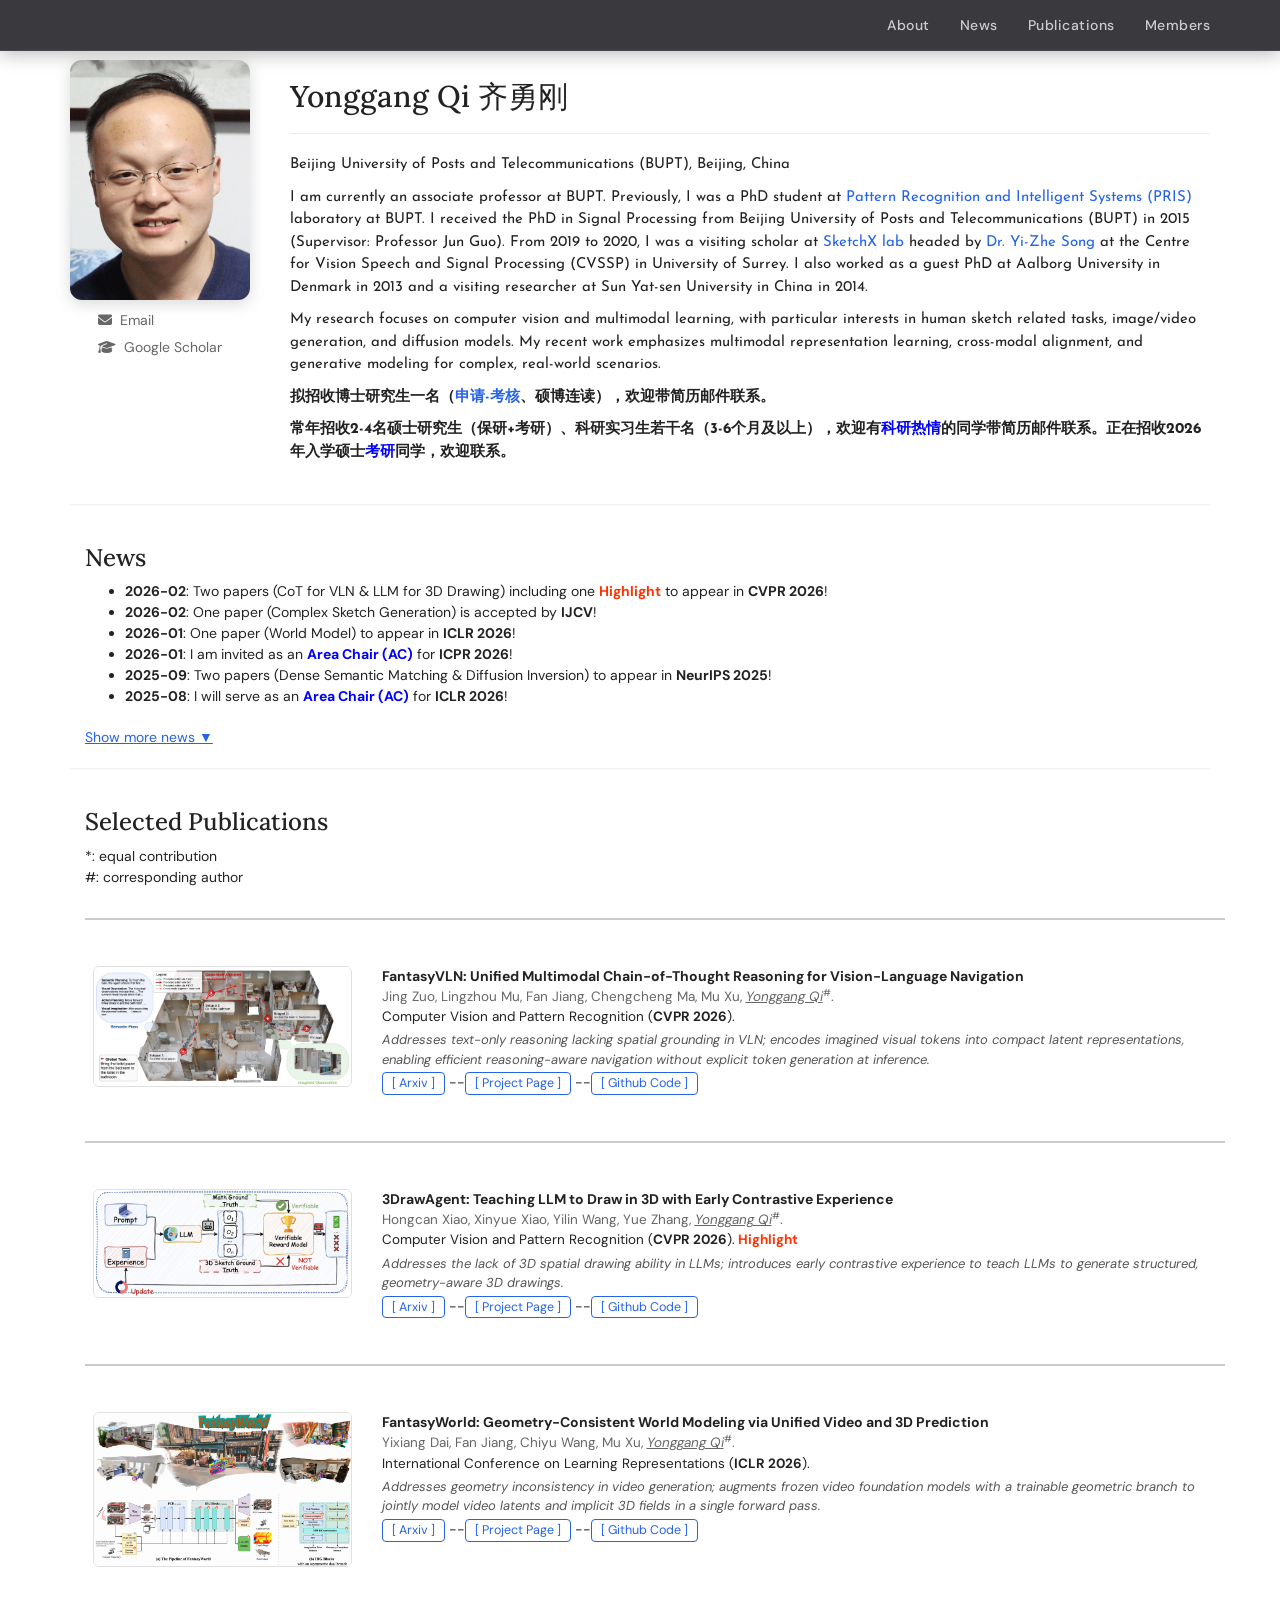
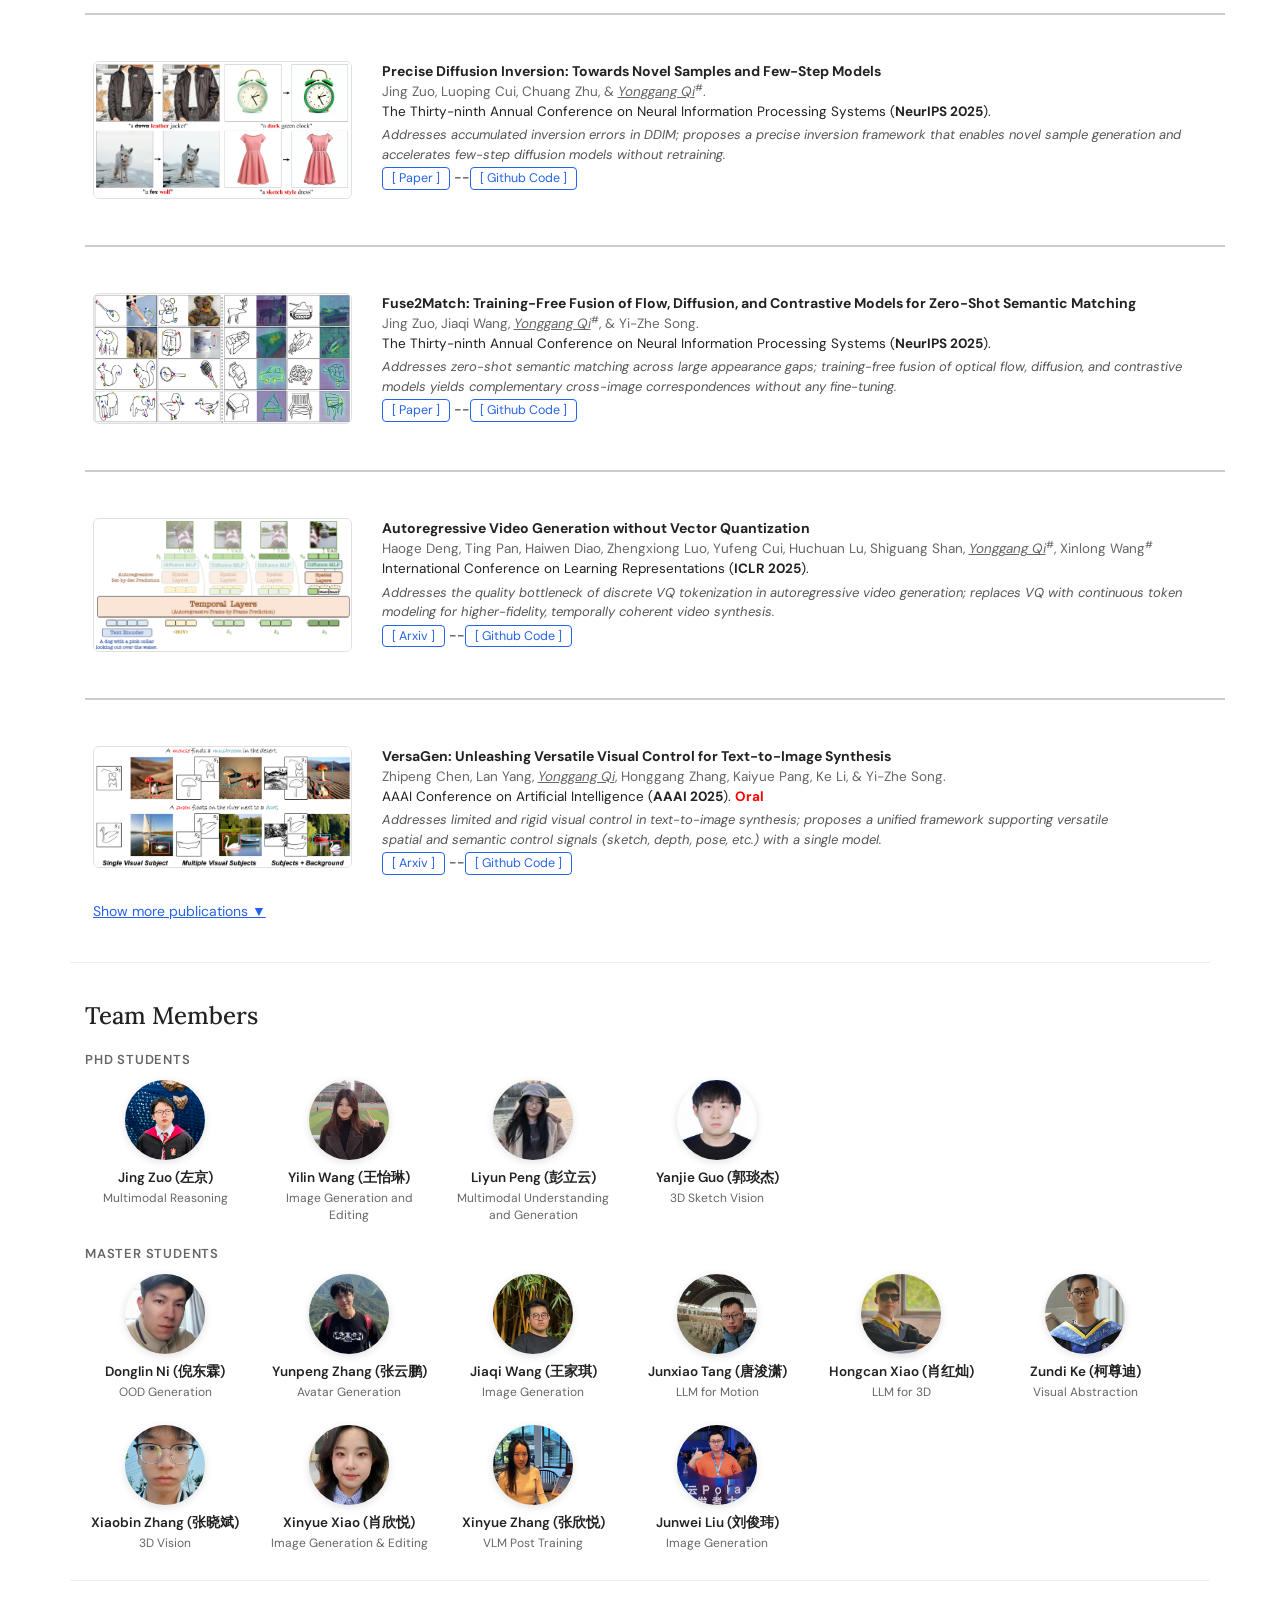
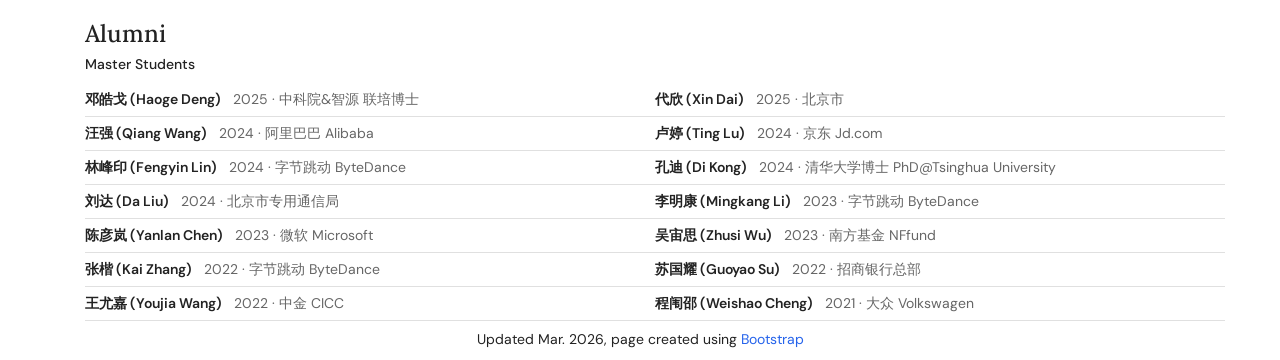
==== commit 4900515a: "news update: CVPR Highlight" ====
--- a/index.html
+++ b/index.html
@@ -77,7 +77,7 @@
       <div id="news" class="container">
         <h3>News</h3>
         <ul style="text-align:left;">
-          <li><strong>2026-02</strong>: Two papers (CoT for VLN & LLM for 3D Drawing) to appear in <strong>CVPR 2026</strong>!
+          <li><strong>2026-02</strong>: Two papers (CoT for VLN & LLM for 3D Drawing) including one <strong style="color: rgb(255, 51, 0);">Highlight</strong> to appear in <strong>CVPR 2026</strong>!
           <li><strong>2026-02</strong>: One paper (Complex Sketch Generation) is accepted by <strong>IJCV</strong>!</li>
           <li><strong>2026-01</strong>: One paper (World Model) to appear in <strong>ICLR 2026</strong>!</li>
           <li><strong>2026-01</strong>: I am invited as an <strong style="color: blue;">Area Chair (AC)</strong> for <strong>ICPR 2026</strong>! </li>
@@ -138,9 +138,9 @@
             <div class="col-xs-9">
               <div><strong>3DrawAgent: Teaching LLM to Draw in 3D with Early Contrastive Experience</strong></div>
               <div>Hongcan Xiao, Xinyue Xiao, Yilin Wang, Yue Zhang, <ins><em>Yonggang Qi</em></ins><sup>#</sup>.</div>
-              <div>Computer Vision and Pattern Recognition (<strong>CVPR 2026</strong>).</div>
+              <div>Computer Vision and Pattern Recognition (<strong>CVPR 2026</strong>).<strong style="color: rgb(255, 51, 0);"> Highlight</strong></div>
               <div class="pub-highlight">Addresses the lack of 3D spatial drawing ability in LLMs; introduces early contrastive experience to teach LLMs to generate structured, geometry-aware 3D drawings.</div>
-              <div><a href="">[ Arxiv ]</a>--<a href="">[ Project Page ]</a>--<a href="">[ Github Code ]</a></div>
+              <div><a href="https://arxiv.org/abs/2604.08042">[ Arxiv ]</a>--<a href="">[ Project Page ]</a>--<a href="">[ Github Code ]</a></div>
             </div>
           </div>
 
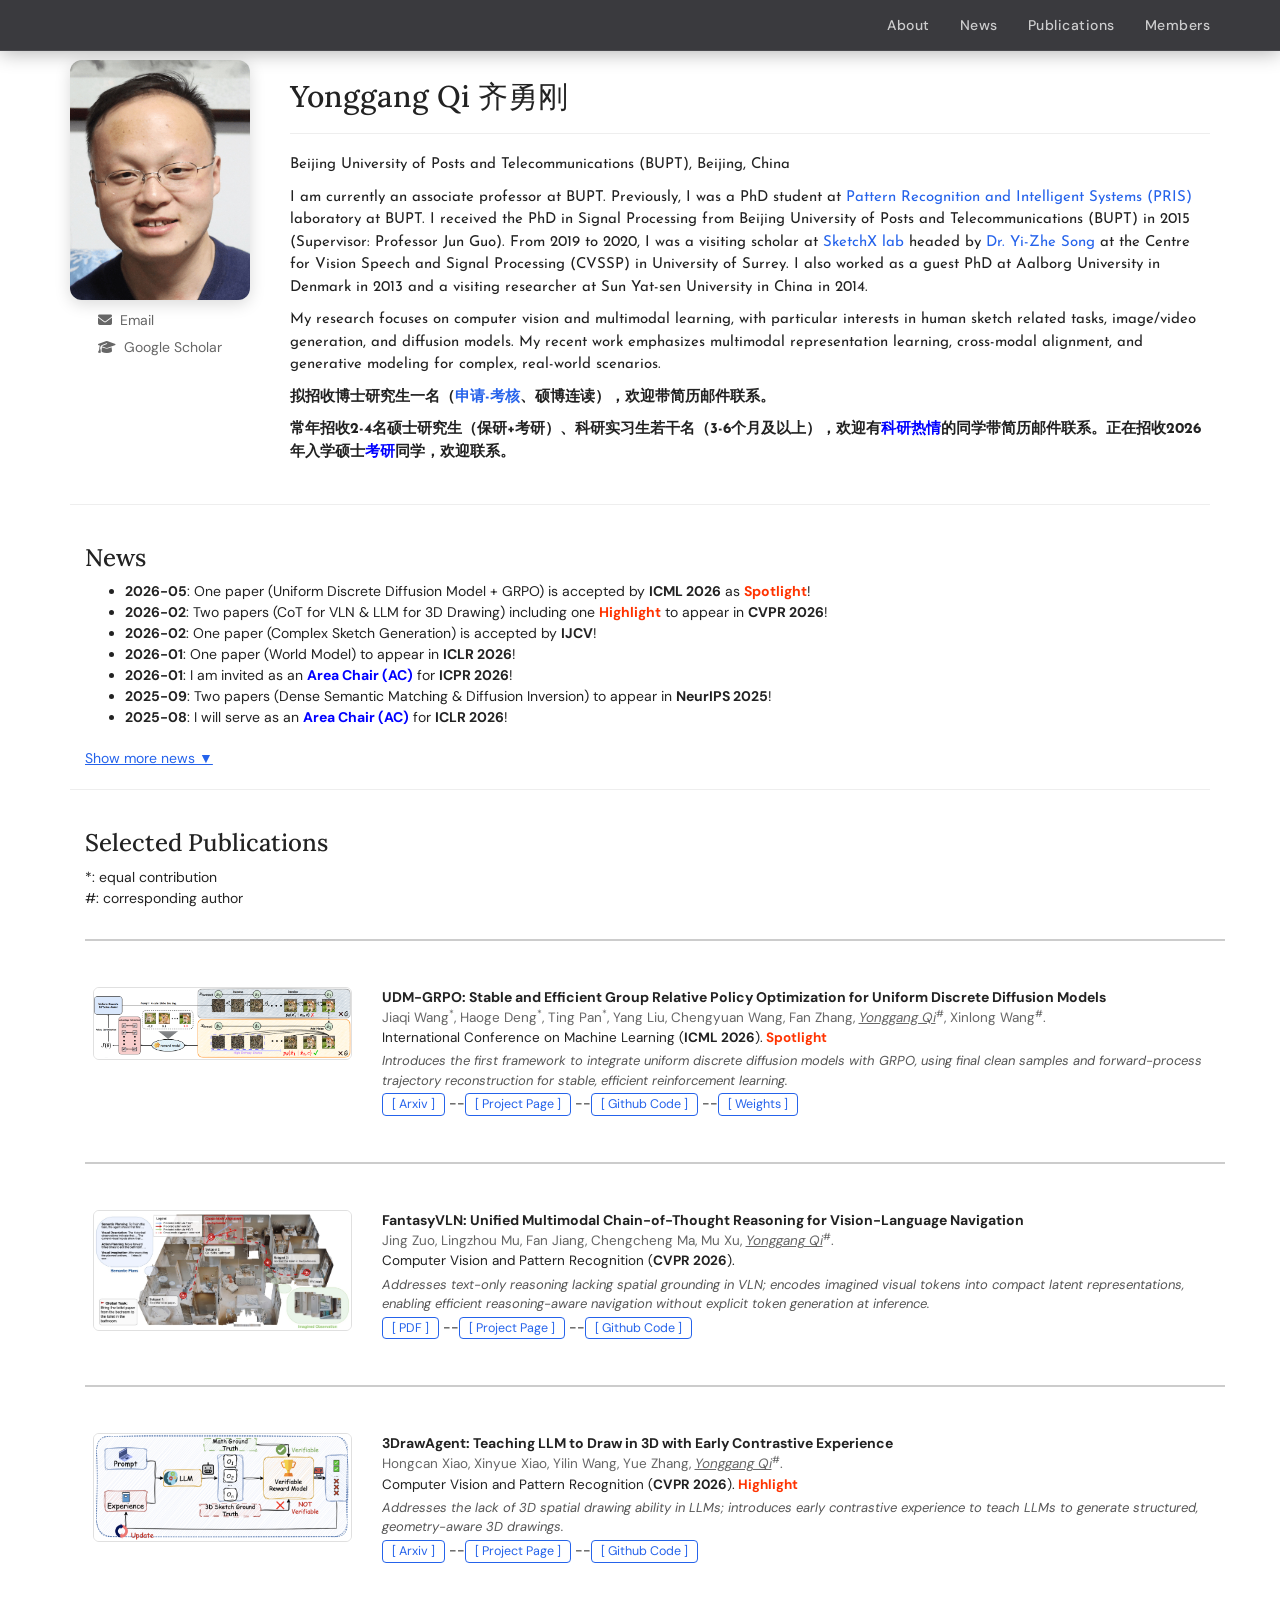
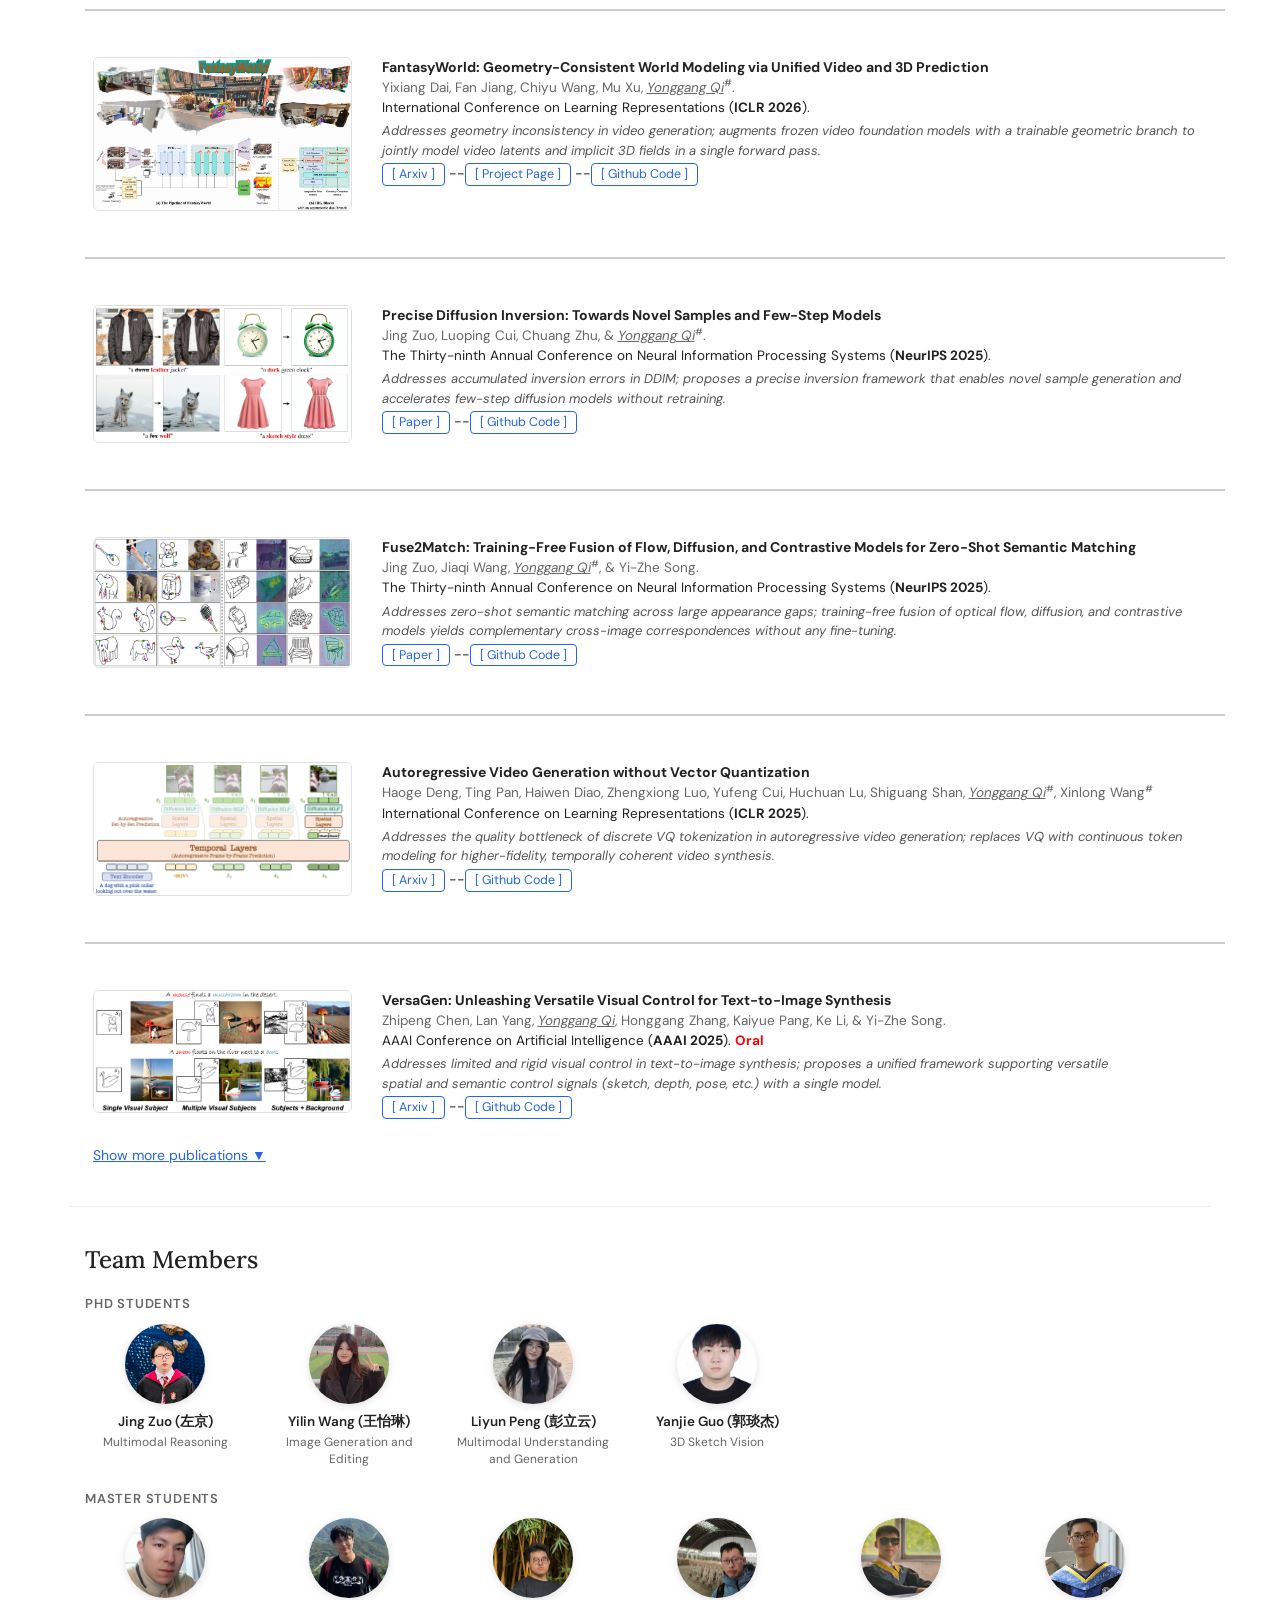
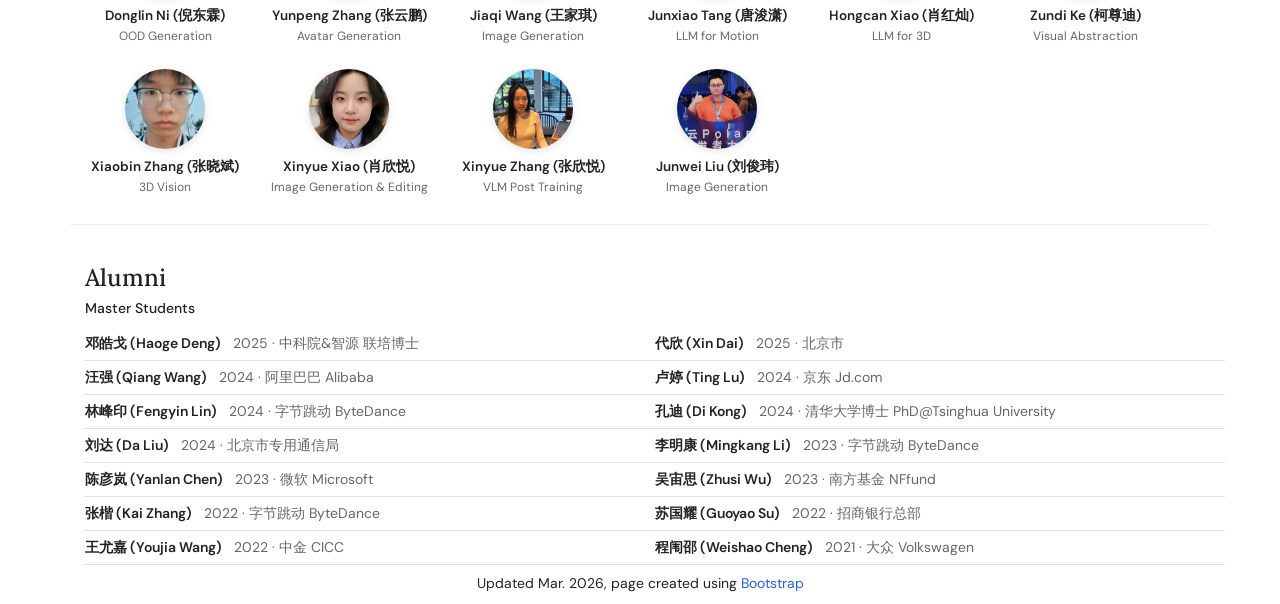
==== commit 96bc4be9: "Update selected publications" ====
--- a/index.html
+++ b/index.html
@@ -77,12 +77,13 @@
       <div id="news" class="container">
         <h3>News</h3>
         <ul style="text-align:left;">
-          <li><strong>2026-02</strong>: Two papers (CoT for VLN & LLM for 3D Drawing) including one <strong style="color: rgb(255, 51, 0);">Highlight</strong> to appear in <strong>CVPR 2026</strong>!
+          <li><strong>2026-05</strong>: One paper (Uniform Discrete Diffusion Model + GRPO) is accepted by <strong>ICML 2026</strong> as <strong style="color: rgb(255, 51, 0);">Spotlight</strong>!</li>
+          <li><strong>2026-02</strong>: Two papers (CoT for VLN & LLM for 3D Drawing) including one <strong style="color: rgb(255, 51, 0);">Highlight</strong> to appear in <strong>CVPR 2026</strong>!</li>
           <li><strong>2026-02</strong>: One paper (Complex Sketch Generation) is accepted by <strong>IJCV</strong>!</li>
           <li><strong>2026-01</strong>: One paper (World Model) to appear in <strong>ICLR 2026</strong>!</li>
           <li><strong>2026-01</strong>: I am invited as an <strong style="color: blue;">Area Chair (AC)</strong> for <strong>ICPR 2026</strong>! </li>
           <li><strong>2025-09</strong>: Two papers (Dense Semantic Matching & Diffusion Inversion) to appear in <strong>NeurIPS 2025</strong>! </li>
-          <li><strong>2025-08</strong>: I will serve as an <strong style="color: blue;">Area Chair (AC)</strong> for <strong>ICLR 2026</strong>! 
+          <li><strong>2025-08</strong>: I will serve as an <strong style="color: blue;">Area Chair (AC)</strong> for <strong>ICLR 2026</strong>!</li>
           <li class="news-item-hidden"><strong>2025-07</strong>: One paper (Talking video generation) to appear in <strong>ACM MM 2025</strong>. Check it <a href="https://github.com/Fantasy-AMAP/fantasy-talking">here</a> of our GitHub repo.</li>
           <li class="news-item-hidden"><strong>2025-01</strong>: One paper (Video generation) to appear in <strong>ICLR 2025</strong>.</li>
           <li class="news-item-hidden"><strong>2024-12</strong>: Two papers (Edge detection & Text-to-image generation) to appear in <strong>AAAI 2025</strong> including one <strong style="color:red;">Oral</strong>!</li>
@@ -118,6 +119,21 @@
 
           <div class="row">
             <div class="col-xs-3">
+              <img src="./pic/udm-grpo.png" class="img-responsive" alt="Responsive image">
+            </div>
+            <div class="col-xs-9">
+              <div><strong>UDM-GRPO: Stable and Efficient Group Relative Policy Optimization for Uniform Discrete Diffusion Models</strong></div>
+              <div>Jiaqi Wang<sup>*</sup>, Haoge Deng<sup>*</sup>, Ting Pan<sup>*</sup>, Yang Liu, Chengyuan Wang, Fan Zhang, <ins><em>Yonggang Qi</em></ins><sup>#</sup>, Xinlong Wang<sup>#</sup>.</div>
+              <div>International Conference on Machine Learning (<strong>ICML 2026</strong>).<strong style="color: rgb(255, 51, 0);"> Spotlight</strong></div>
+              <div class="pub-highlight">Introduces the first framework to integrate uniform discrete diffusion models with GRPO, using final clean samples and forward-process trajectory reconstruction for stable, efficient reinforcement learning.</div>
+              <div><a href="https://arxiv.org/abs/2604.18518">[ Arxiv ]</a>--<a href="https://yovecent.github.io/UDM-GRPO.github.io/">[ Project Page ]</a>--<a href="https://github.com/Yovecent/UDM-GRPO">[ Github Code ]</a>--<a href="https://huggingface.co/collections/Yovecents/ursa-17b-ibq512-udm-grpo">[ Weights ]</a></div>
+            </div>
+          </div>
+
+          <hr style="border: 1px solid #ccc; margin: 30px 0;">
+
+          <div class="row">
+            <div class="col-xs-3">
               <img src="./pic/cvpr26-vln.png" class="img-responsive" alt="Responsive image">
             </div>
             <div class="col-xs-9">
@@ -125,7 +141,7 @@
               <div>Jing Zuo, Lingzhou Mu, Fan Jiang, Chengcheng Ma, Mu Xu, <ins><em>Yonggang Qi</em></ins><sup>#</sup>.</div>
               <div>Computer Vision and Pattern Recognition (<strong>CVPR 2026</strong>).</div>
               <div class="pub-highlight">Addresses text-only reasoning lacking spatial grounding in VLN; encodes imagined visual tokens into compact latent representations, enabling efficient reasoning-aware navigation without explicit token generation at inference.</div>
-              <div><a href="https://arxiv.org/abs/2601.13976">[ Arxiv ]</a>--<a href="https://fantasy-amap.github.io/fantasy-vln/">[ Project Page ]</a>--<a href="https://github.com/Fantasy-AMAP/fantasy-vln">[ Github Code ]</a></div>
+              <div><a href="./papers/fantasyVLN-CVPR2026-camera-ready.pdf">[ PDF ]</a>--<a href="https://fantasy-amap.github.io/fantasy-vln/">[ Project Page ]</a>--<a href="https://github.com/Fantasy-AMAP/fantasy-vln">[ Github Code ]</a></div>
             </div>
           </div>
 
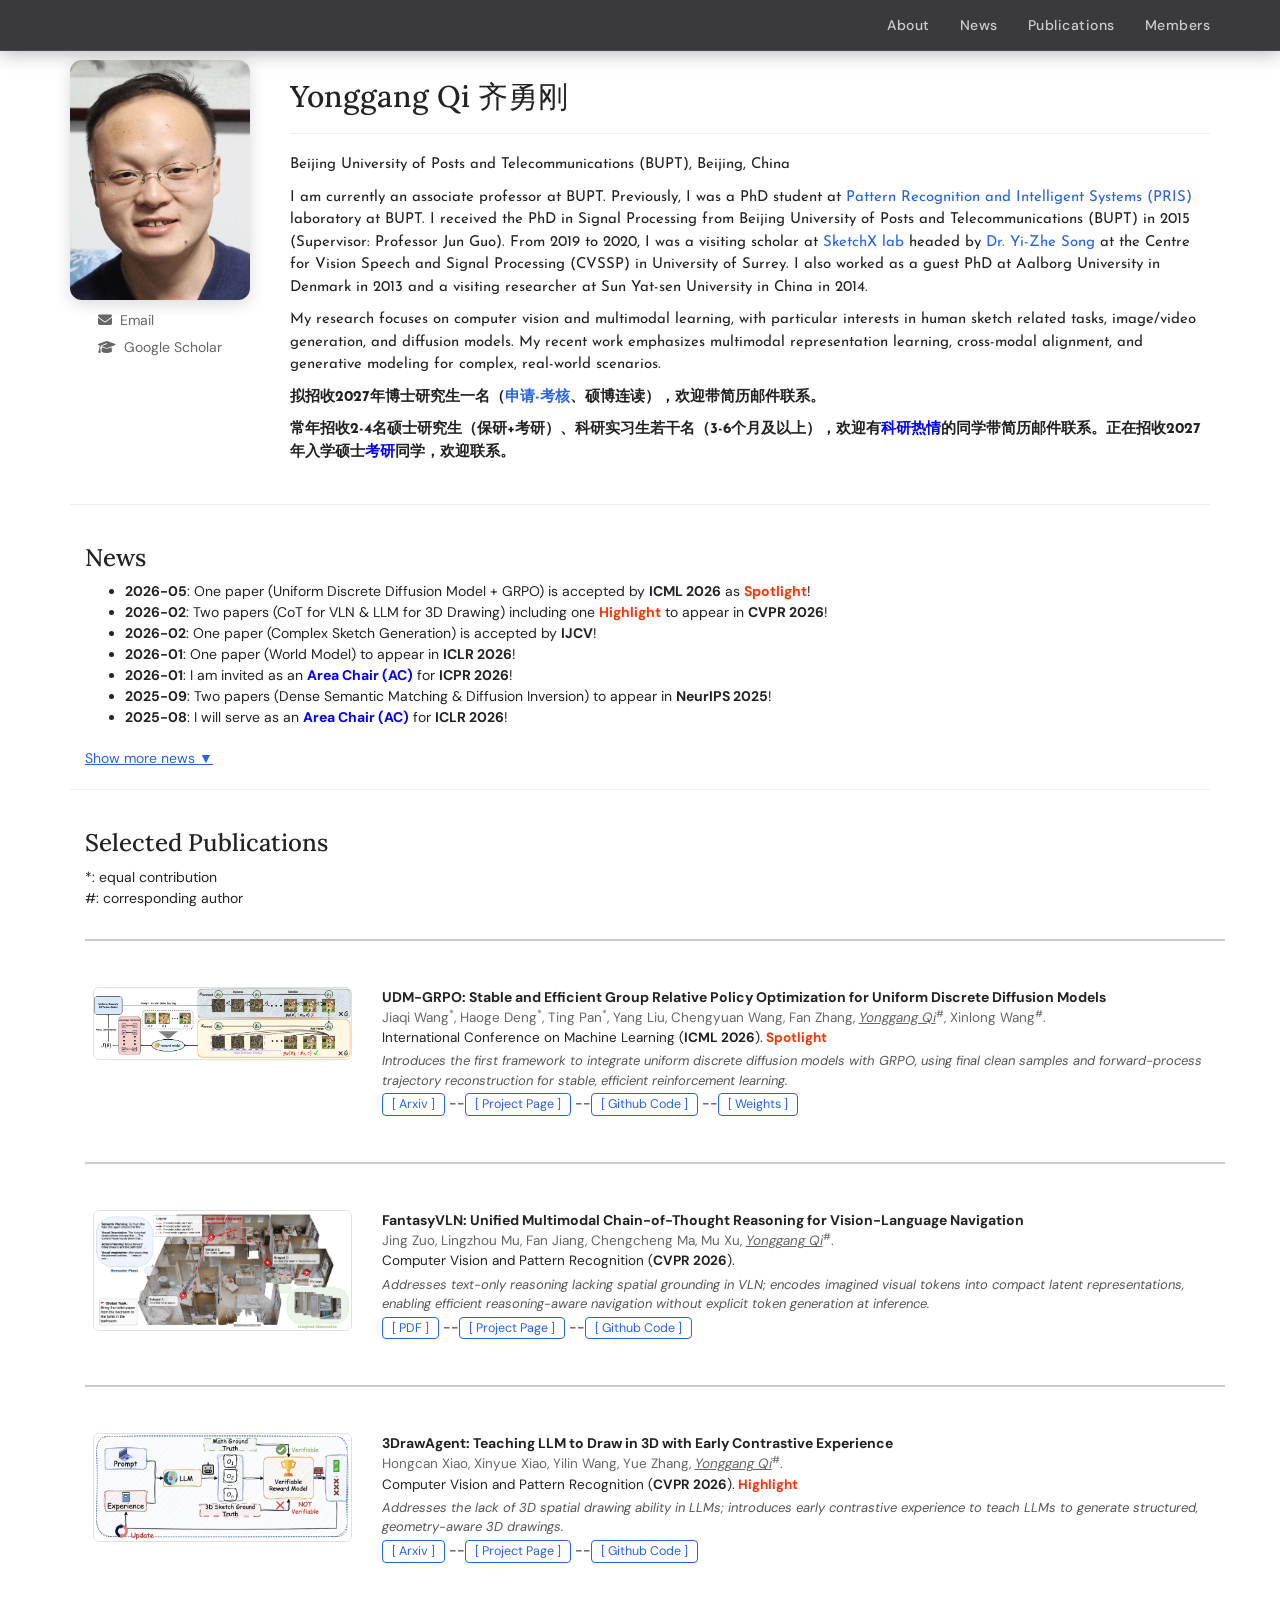
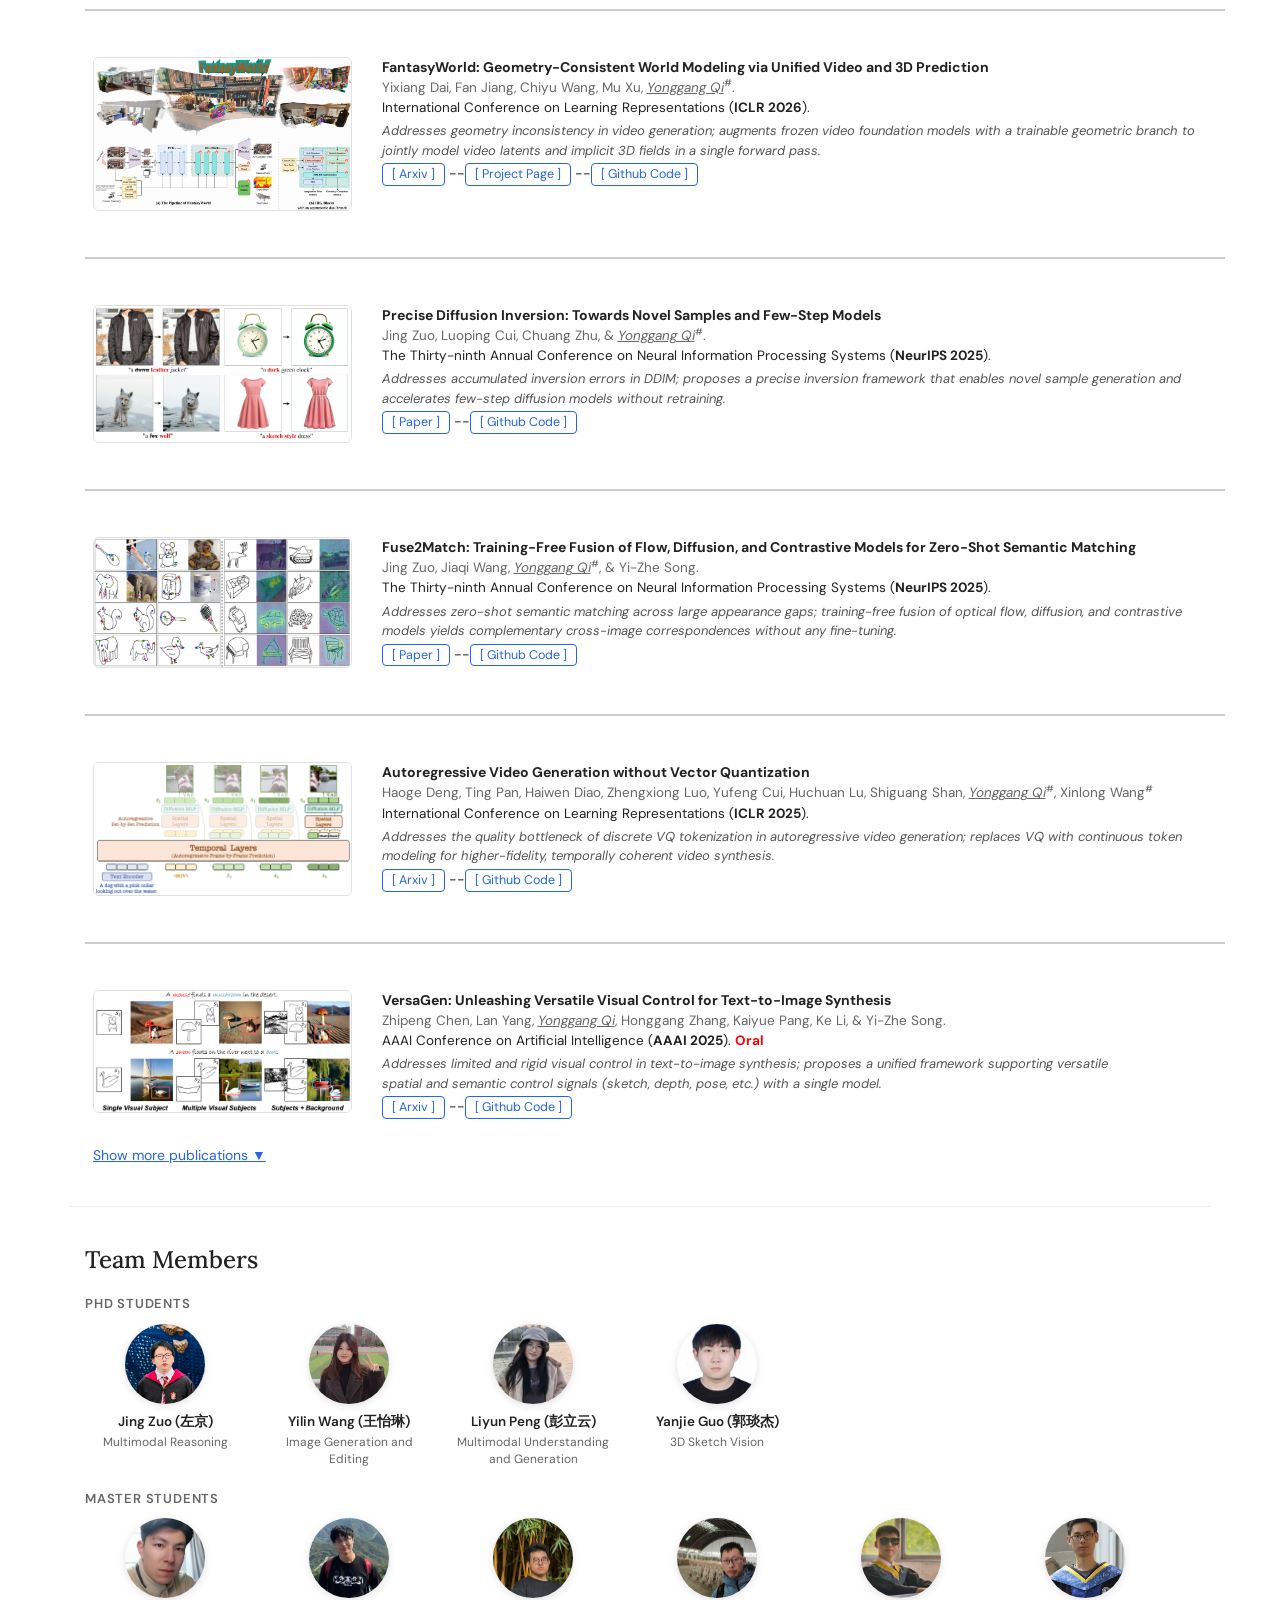
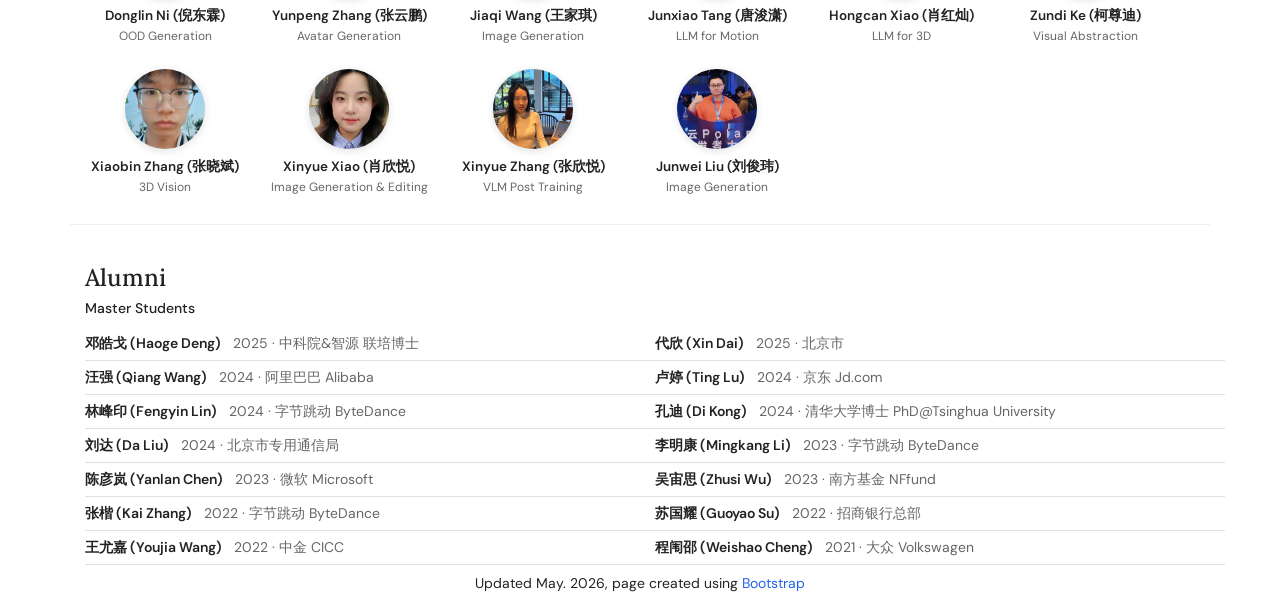
==== commit fc993a08: "info update" ====
--- a/index.html
+++ b/index.html
@@ -68,8 +68,8 @@
 
           <p> I am currently an associate professor at BUPT. Previously, I was a PhD student at <a href="">Pattern Recognition and Intelligent Systems (PRIS)</a> laboratory at BUPT. I received the PhD in Signal Processing from Beijing University of Posts and Telecommunications (BUPT) in 2015 (Supervisor: Professor Jun Guo). From 2019 to 2020, I was a visiting scholar at <a href="http://sketchx.ai/">SketchX lab</a> headed by <a href="https://scholar.google.co.uk/citations?user=irZFP_AAAAAJ&hl=en">Dr. Yi-Zhe Song</a> at the Centre for Vision Speech and Signal Processing (CVSSP) in University of Surrey. I also worked as a guest PhD at Aalborg University in Denmark in 2013 and a visiting researcher at Sun Yat-sen University in China in 2014. </p>
           <p>My research focuses on computer vision and multimodal learning, with particular interests in human sketch related tasks, image/video generation, and diffusion models. My recent work emphasizes multimodal representation learning, cross-modal alignment, and generative modeling for complex, real-world scenarios. </p>
-          <p><strong>拟招收博士研究生一名（<a href="https://ai.bupt.edu.cn/info/1050/4311.htm">申请-考核</a>、硕博连读），欢迎带简历邮件联系。</strong></p>
-          <p><strong>常年招收2-4名硕士研究生（保研+考研）、科研实习生若干名（3-6个月及以上），欢迎有</strong><strong style="color: blue">科研热情</strong><strong>的同学带简历邮件联系。</strong><strong>正在招收2026年入学硕士<strong style="color: blue">考研</strong>同学，欢迎联系。</strong></p>
+          <p><strong>拟招收2027年博士研究生一名（<a href="https://ai.bupt.edu.cn/info/1050/4311.htm">申请-考核</a>、硕博连读），欢迎带简历邮件联系。</strong></p>
+          <p><strong>常年招收2-4名硕士研究生（保研+考研）、科研实习生若干名（3-6个月及以上），欢迎有</strong><strong style="color: blue">科研热情</strong><strong>的同学带简历邮件联系。</strong><strong>正在招收2027年入学硕士<strong style="color: blue">考研</strong>同学，欢迎联系。</strong></p>
         </div>
       </div>
 
@@ -722,7 +722,7 @@
 
     <div class="mastfoot">
             <div class="inner">
-              <p class="text-center">Updated Mar. 2026, page created using <a href="http://getbootstrap.com/">Bootstrap</a></p>
+              <p class="text-center">Updated May. 2026, page created using <a href="http://getbootstrap.com/">Bootstrap</a></p>
             </div>
     </div>
 
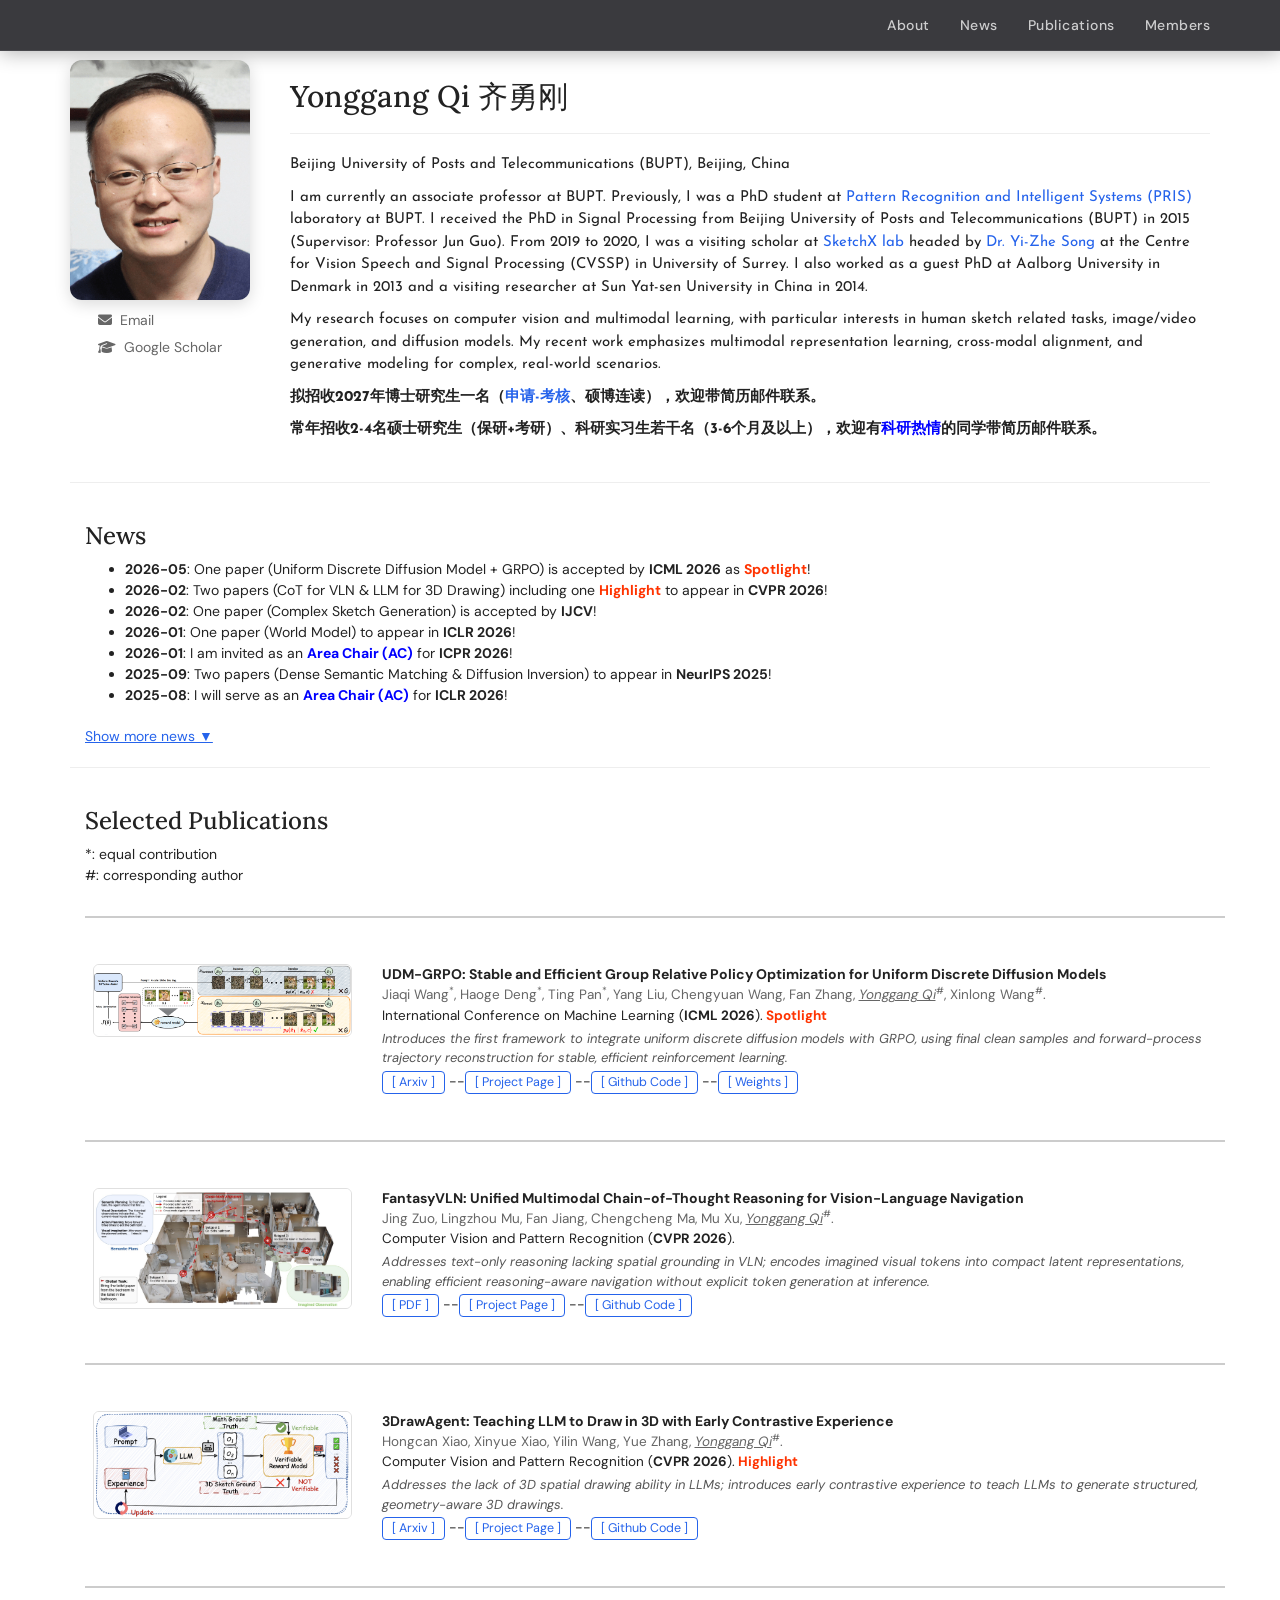
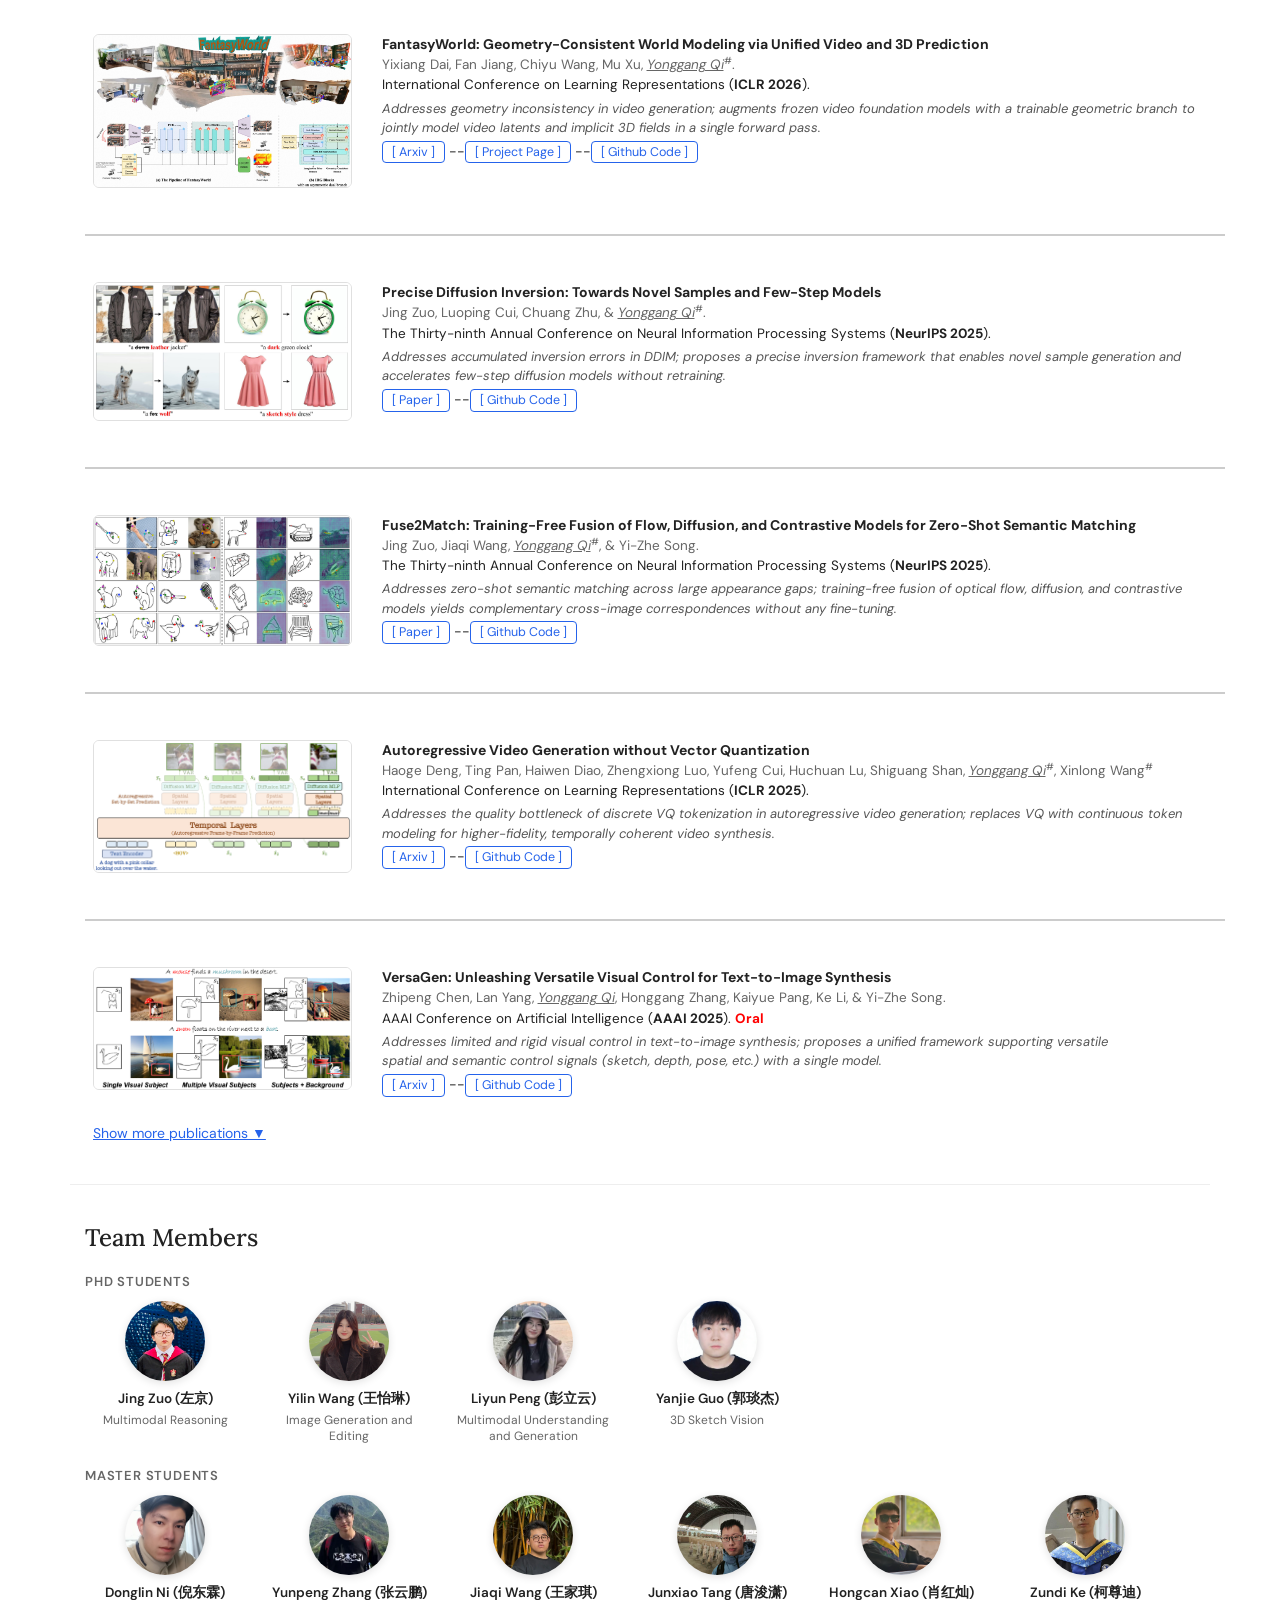
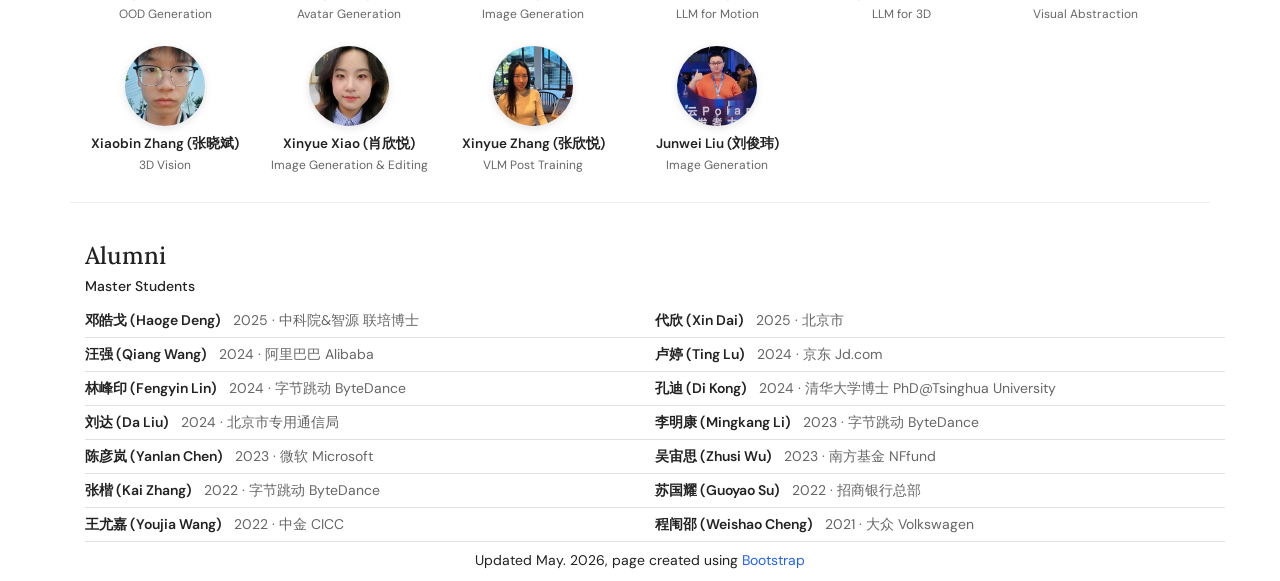
==== commit cfeec54e: "info update" ====
--- a/index.html
+++ b/index.html
@@ -69,7 +69,7 @@
           <p> I am currently an associate professor at BUPT. Previously, I was a PhD student at <a href="">Pattern Recognition and Intelligent Systems (PRIS)</a> laboratory at BUPT. I received the PhD in Signal Processing from Beijing University of Posts and Telecommunications (BUPT) in 2015 (Supervisor: Professor Jun Guo). From 2019 to 2020, I was a visiting scholar at <a href="http://sketchx.ai/">SketchX lab</a> headed by <a href="https://scholar.google.co.uk/citations?user=irZFP_AAAAAJ&hl=en">Dr. Yi-Zhe Song</a> at the Centre for Vision Speech and Signal Processing (CVSSP) in University of Surrey. I also worked as a guest PhD at Aalborg University in Denmark in 2013 and a visiting researcher at Sun Yat-sen University in China in 2014. </p>
           <p>My research focuses on computer vision and multimodal learning, with particular interests in human sketch related tasks, image/video generation, and diffusion models. My recent work emphasizes multimodal representation learning, cross-modal alignment, and generative modeling for complex, real-world scenarios. </p>
           <p><strong>拟招收2027年博士研究生一名（<a href="https://ai.bupt.edu.cn/info/1050/4311.htm">申请-考核</a>、硕博连读），欢迎带简历邮件联系。</strong></p>
-          <p><strong>常年招收2-4名硕士研究生（保研+考研）、科研实习生若干名（3-6个月及以上），欢迎有</strong><strong style="color: blue">科研热情</strong><strong>的同学带简历邮件联系。</strong><strong>正在招收2027年入学硕士<strong style="color: blue">考研</strong>同学，欢迎联系。</strong></p>
+          <p><strong>常年招收2-4名硕士研究生（保研+考研）、科研实习生若干名（3-6个月及以上），欢迎有</strong><strong style="color: blue">科研热情</strong><strong>的同学带简历邮件联系。</strong></p>
         </div>
       </div>
 
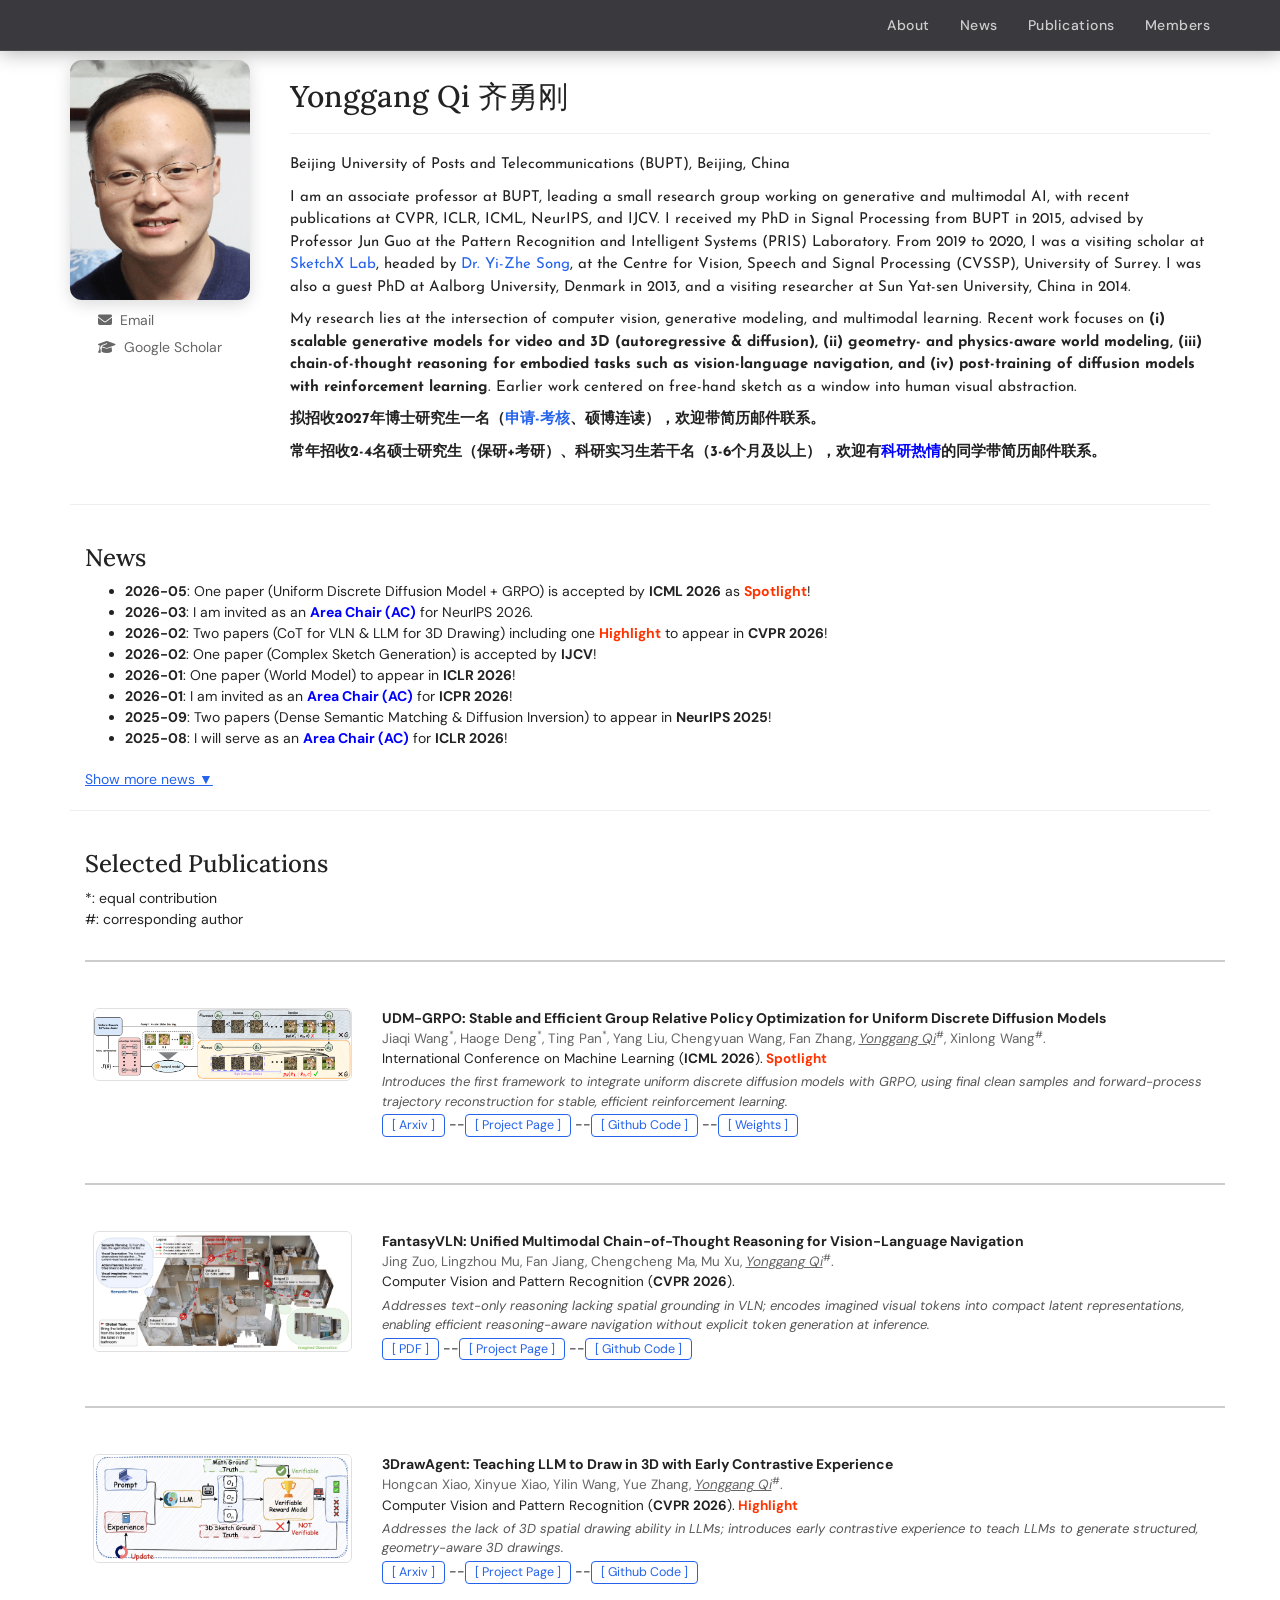
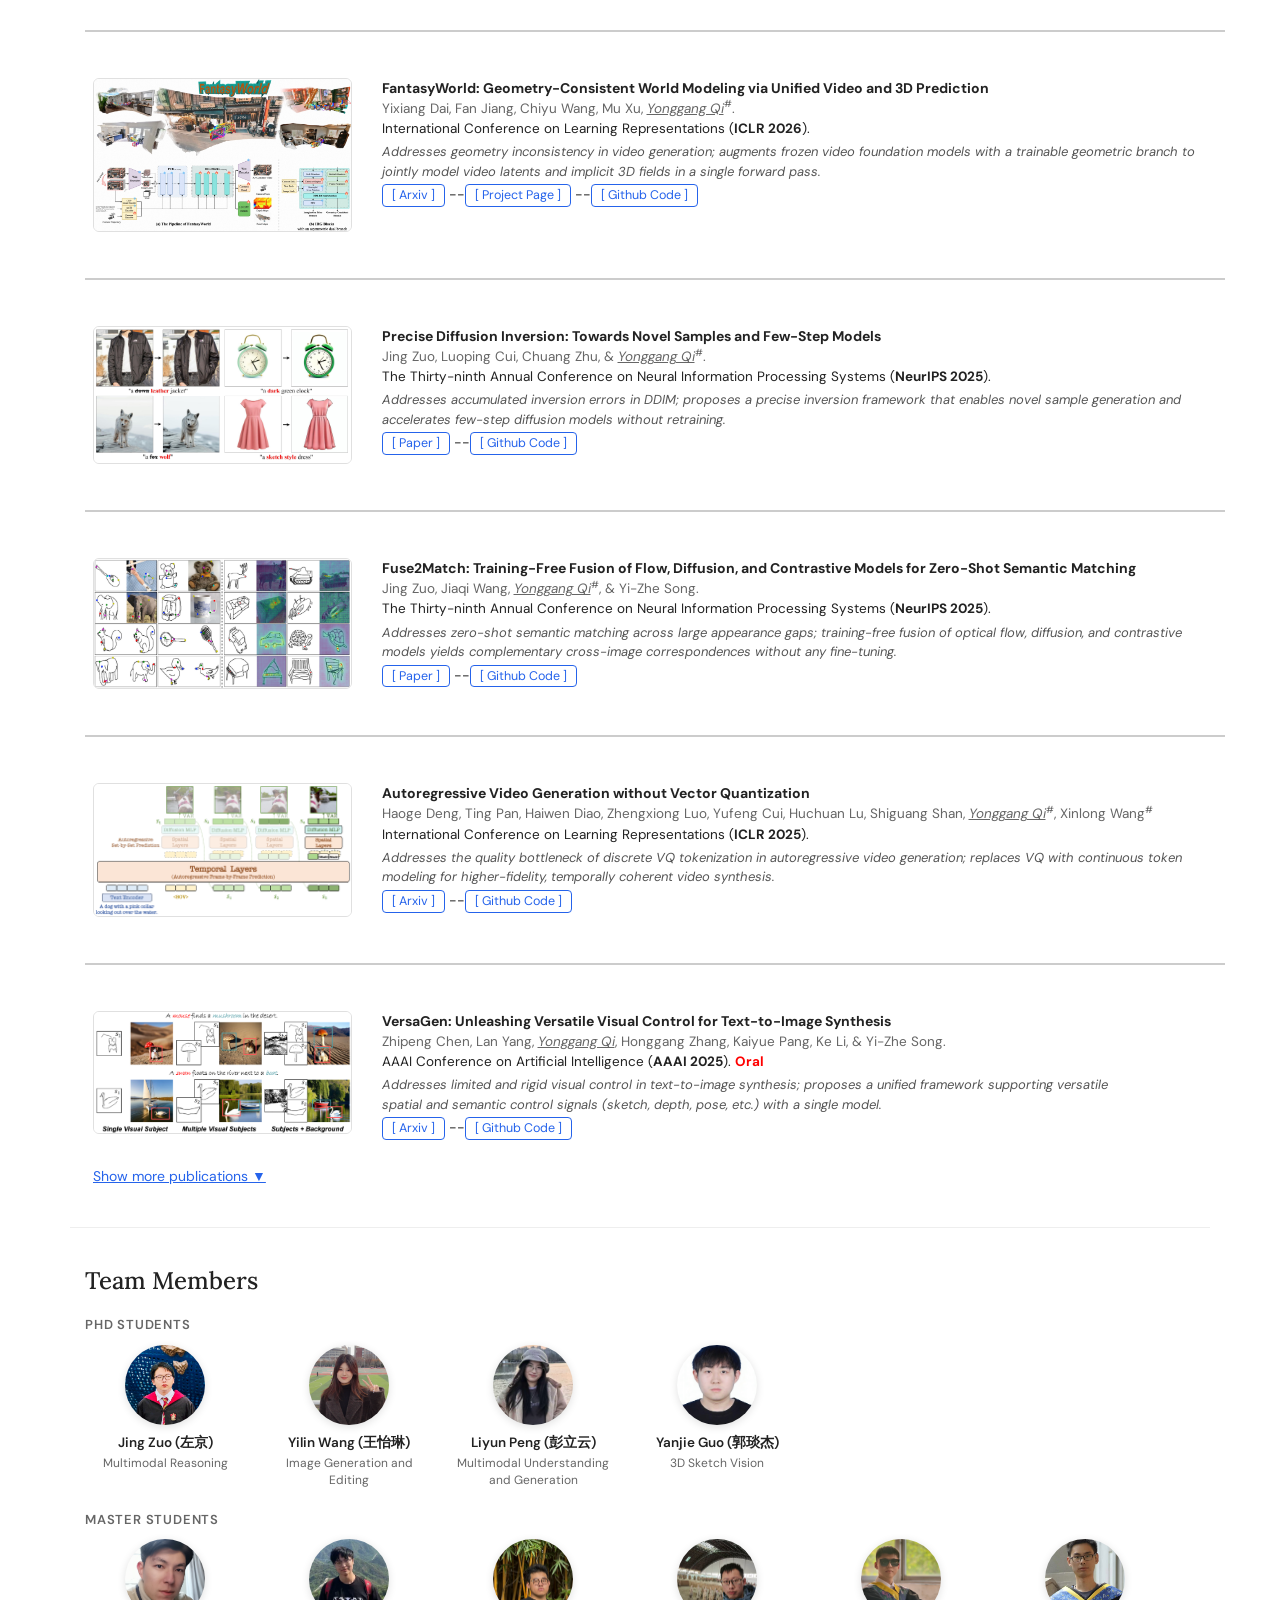
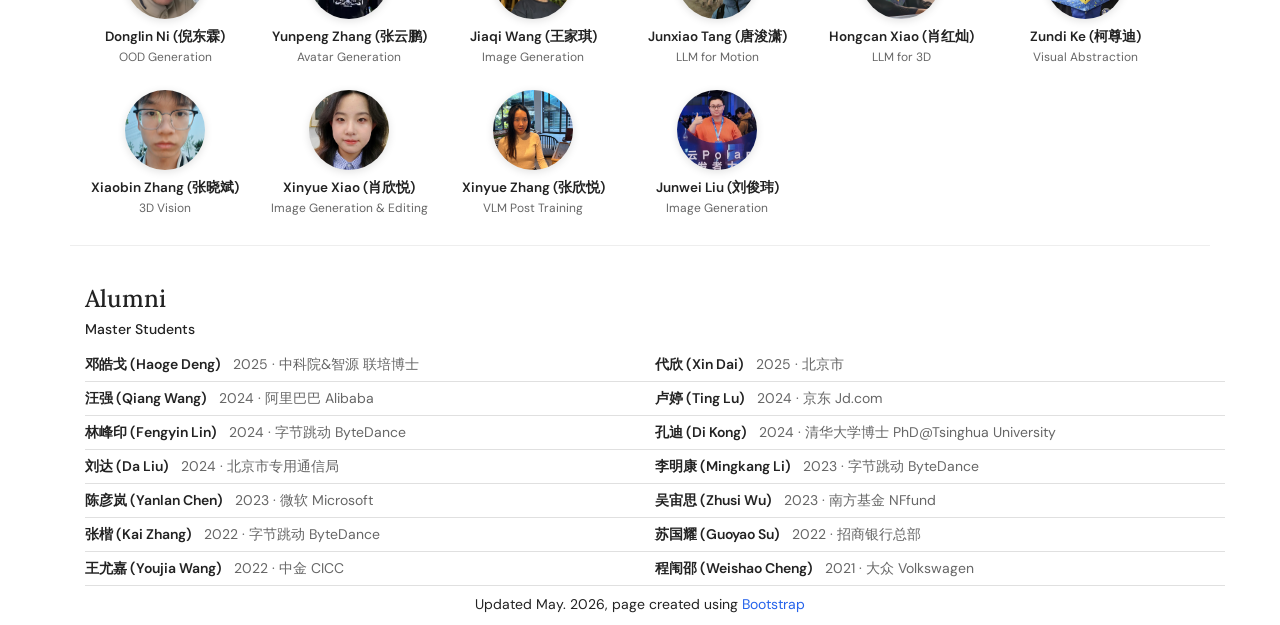
==== commit 688a8f2f: "update news" ====
--- a/index.html
+++ b/index.html
@@ -66,8 +66,8 @@
           <hr>
           <p>Beijing University of Posts and Telecommunications (BUPT), Beijing, China</p>
 
-          <p> I am currently an associate professor at BUPT. Previously, I was a PhD student at <a href="">Pattern Recognition and Intelligent Systems (PRIS)</a> laboratory at BUPT. I received the PhD in Signal Processing from Beijing University of Posts and Telecommunications (BUPT) in 2015 (Supervisor: Professor Jun Guo). From 2019 to 2020, I was a visiting scholar at <a href="http://sketchx.ai/">SketchX lab</a> headed by <a href="https://scholar.google.co.uk/citations?user=irZFP_AAAAAJ&hl=en">Dr. Yi-Zhe Song</a> at the Centre for Vision Speech and Signal Processing (CVSSP) in University of Surrey. I also worked as a guest PhD at Aalborg University in Denmark in 2013 and a visiting researcher at Sun Yat-sen University in China in 2014. </p>
-          <p>My research focuses on computer vision and multimodal learning, with particular interests in human sketch related tasks, image/video generation, and diffusion models. My recent work emphasizes multimodal representation learning, cross-modal alignment, and generative modeling for complex, real-world scenarios. </p>
+          <p>I am an associate professor at BUPT, leading a small research group working on generative and multimodal AI, with recent publications at CVPR, ICLR, ICML, NeurIPS, and IJCV. I received my PhD in Signal Processing from BUPT in 2015, advised by Professor Jun Guo at the Pattern Recognition and Intelligent Systems (PRIS) Laboratory. From 2019 to 2020, I was a visiting scholar at <a href="http://sketchx.ai/">SketchX Lab</a>, headed by <a href="https://scholar.google.co.uk/citations?user=irZFP_AAAAAJ&hl=en">Dr. Yi-Zhe Song</a>, at the Centre for Vision, Speech and Signal Processing (CVSSP), University of Surrey. I was also a guest PhD at Aalborg University, Denmark in 2013, and a visiting researcher at Sun Yat-sen University, China in 2014.</p>
+          <p>My research lies at the intersection of computer vision, generative modeling, and multimodal learning. Recent work focuses on <strong>(i) scalable generative models for video and 3D (autoregressive &amp; diffusion), (ii) geometry- and physics-aware world modeling, (iii) chain-of-thought reasoning for embodied tasks such as vision-language navigation, and (iv) post-training of diffusion models with reinforcement learning</strong>. Earlier work centered on free-hand sketch as a window into human visual abstraction.</p>
           <p><strong>拟招收2027年博士研究生一名（<a href="https://ai.bupt.edu.cn/info/1050/4311.htm">申请-考核</a>、硕博连读），欢迎带简历邮件联系。</strong></p>
           <p><strong>常年招收2-4名硕士研究生（保研+考研）、科研实习生若干名（3-6个月及以上），欢迎有</strong><strong style="color: blue">科研热情</strong><strong>的同学带简历邮件联系。</strong></p>
         </div>
@@ -78,6 +78,7 @@
         <h3>News</h3>
         <ul style="text-align:left;">
           <li><strong>2026-05</strong>: One paper (Uniform Discrete Diffusion Model + GRPO) is accepted by <strong>ICML 2026</strong> as <strong style="color: rgb(255, 51, 0);">Spotlight</strong>!</li>
+          <li><strong>2026-03</strong>: I am invited as an <strong style="color: blue;">Area Chair (AC)</strong> for NeurIPS 2026. </li>
           <li><strong>2026-02</strong>: Two papers (CoT for VLN & LLM for 3D Drawing) including one <strong style="color: rgb(255, 51, 0);">Highlight</strong> to appear in <strong>CVPR 2026</strong>!</li>
           <li><strong>2026-02</strong>: One paper (Complex Sketch Generation) is accepted by <strong>IJCV</strong>!</li>
           <li><strong>2026-01</strong>: One paper (World Model) to appear in <strong>ICLR 2026</strong>!</li>
@@ -141,7 +142,7 @@
               <div>Jing Zuo, Lingzhou Mu, Fan Jiang, Chengcheng Ma, Mu Xu, <ins><em>Yonggang Qi</em></ins><sup>#</sup>.</div>
               <div>Computer Vision and Pattern Recognition (<strong>CVPR 2026</strong>).</div>
               <div class="pub-highlight">Addresses text-only reasoning lacking spatial grounding in VLN; encodes imagined visual tokens into compact latent representations, enabling efficient reasoning-aware navigation without explicit token generation at inference.</div>
-              <div><a href="./papers/fantasyVLN-CVPR2026-camera-ready.pdf">[ PDF ]</a>--<a href="https://fantasy-amap.github.io/fantasy-vln/">[ Project Page ]</a>--<a href="https://github.com/Fantasy-AMAP/fantasy-vln">[ Github Code ]</a></div>
+              <div><a href="https://openaccess.thecvf.com/content/CVPR2026/papers/Zuo_FantasyVLN_Unified_Multimodal_Chain-of-Thought_Reasoning_for_Vision-and-Language_Navigation_CVPR_2026_paper.pdf">[ PDF ]</a>--<a href="https://fantasy-amap.github.io/fantasy-vln/">[ Project Page ]</a>--<a href="https://github.com/Fantasy-AMAP/fantasy-vln">[ Github Code ]</a></div>
             </div>
           </div>
 
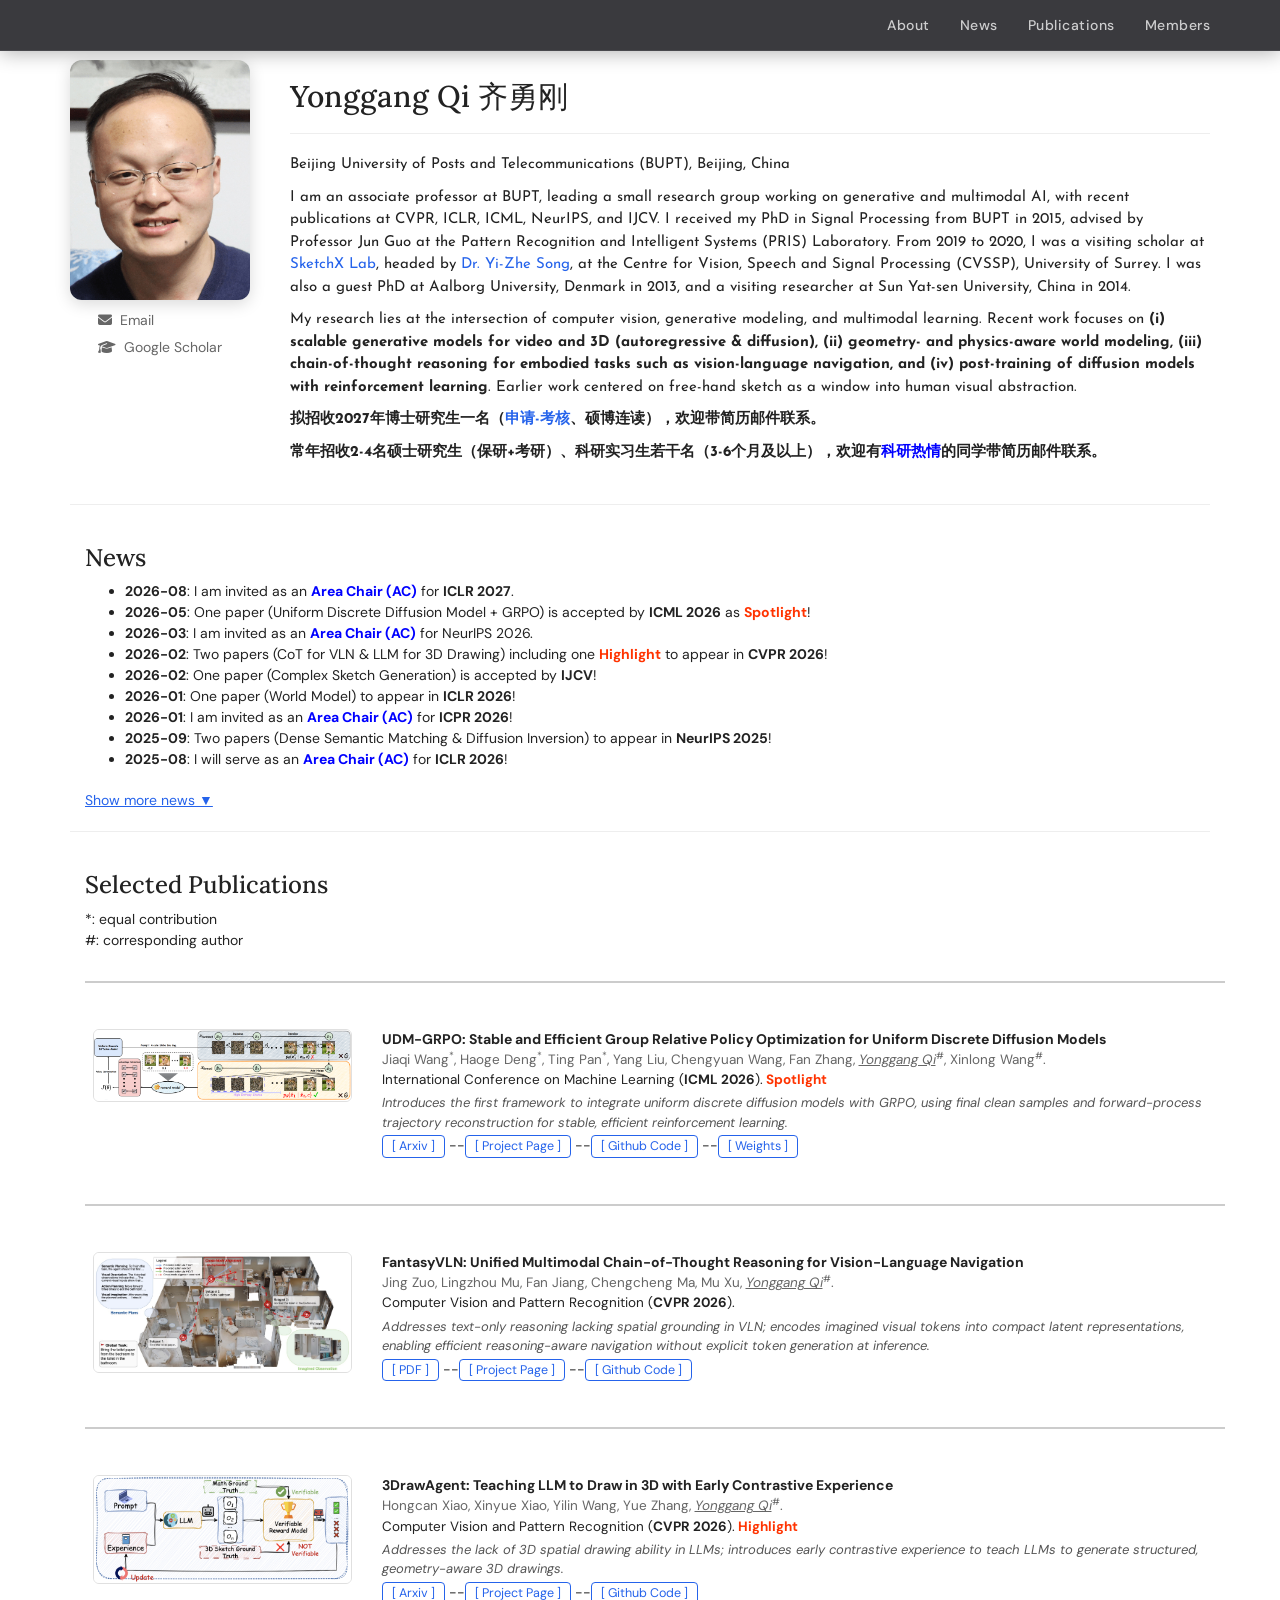
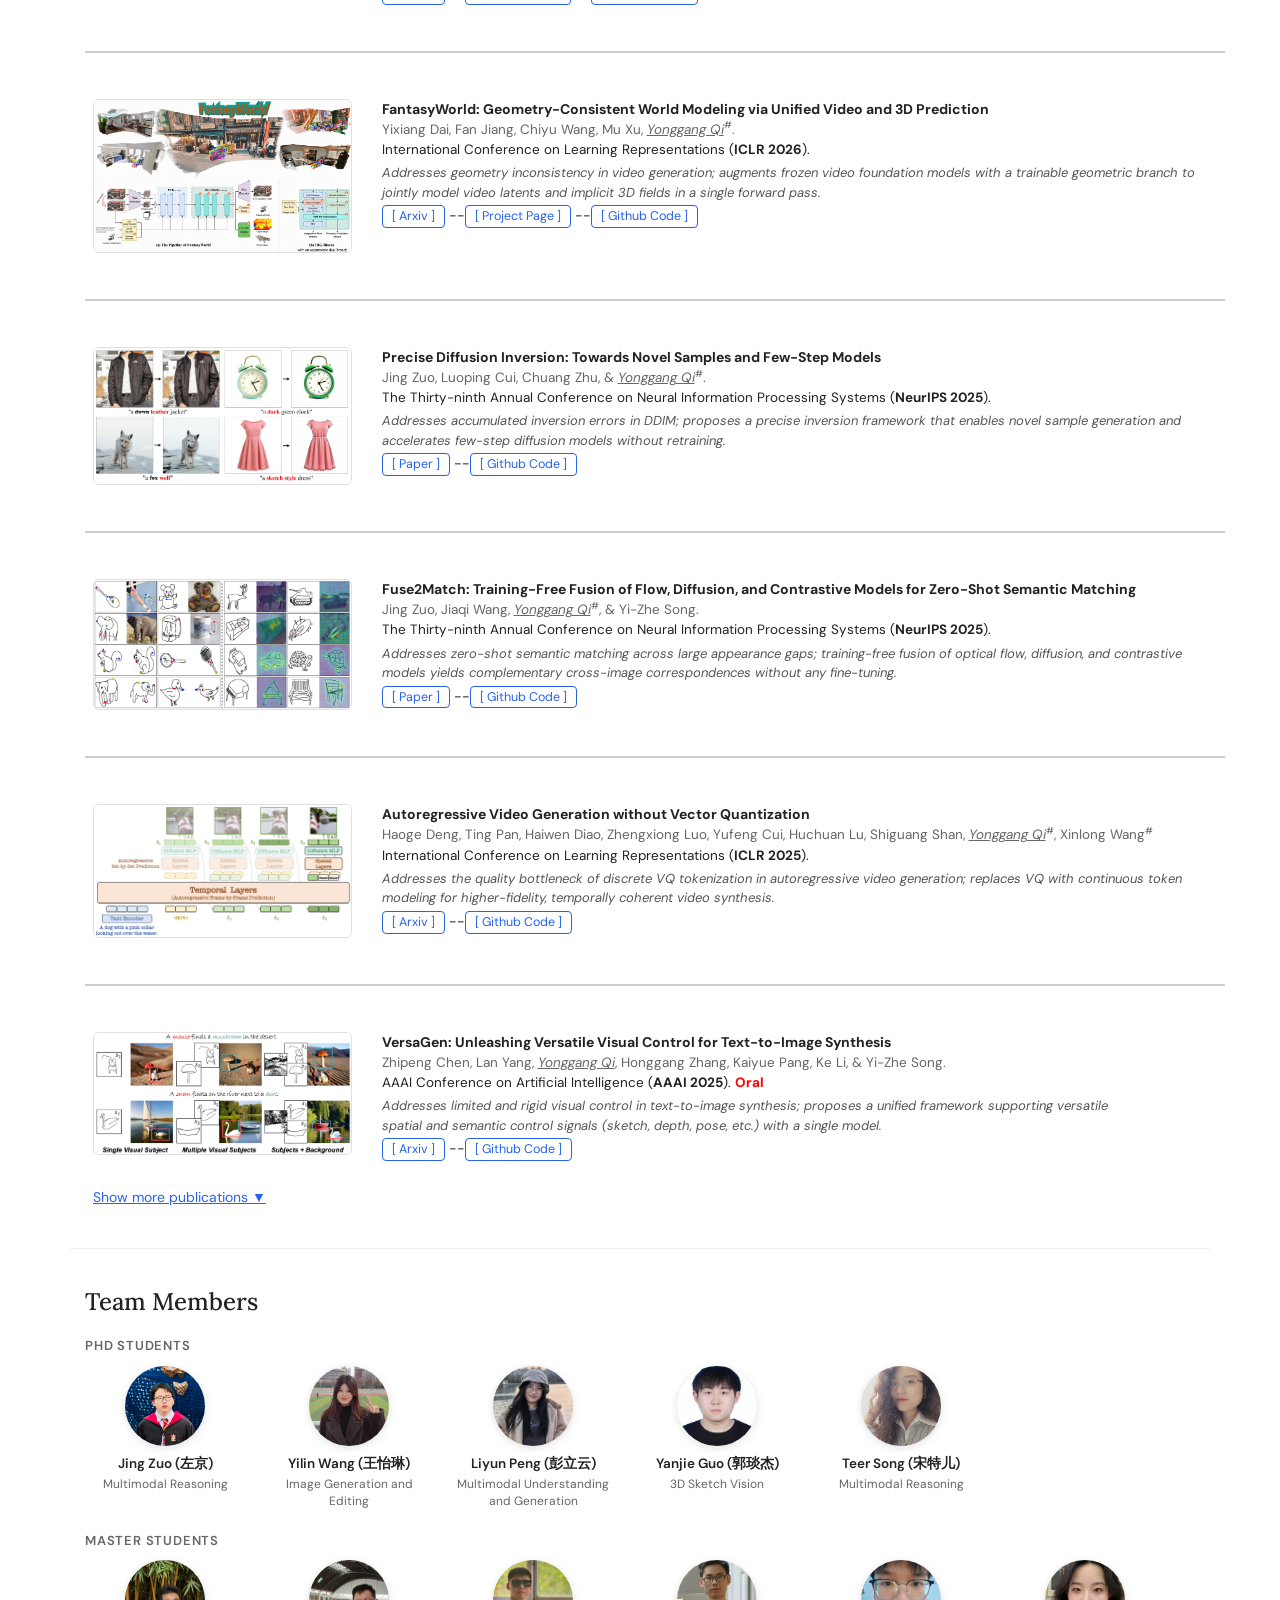
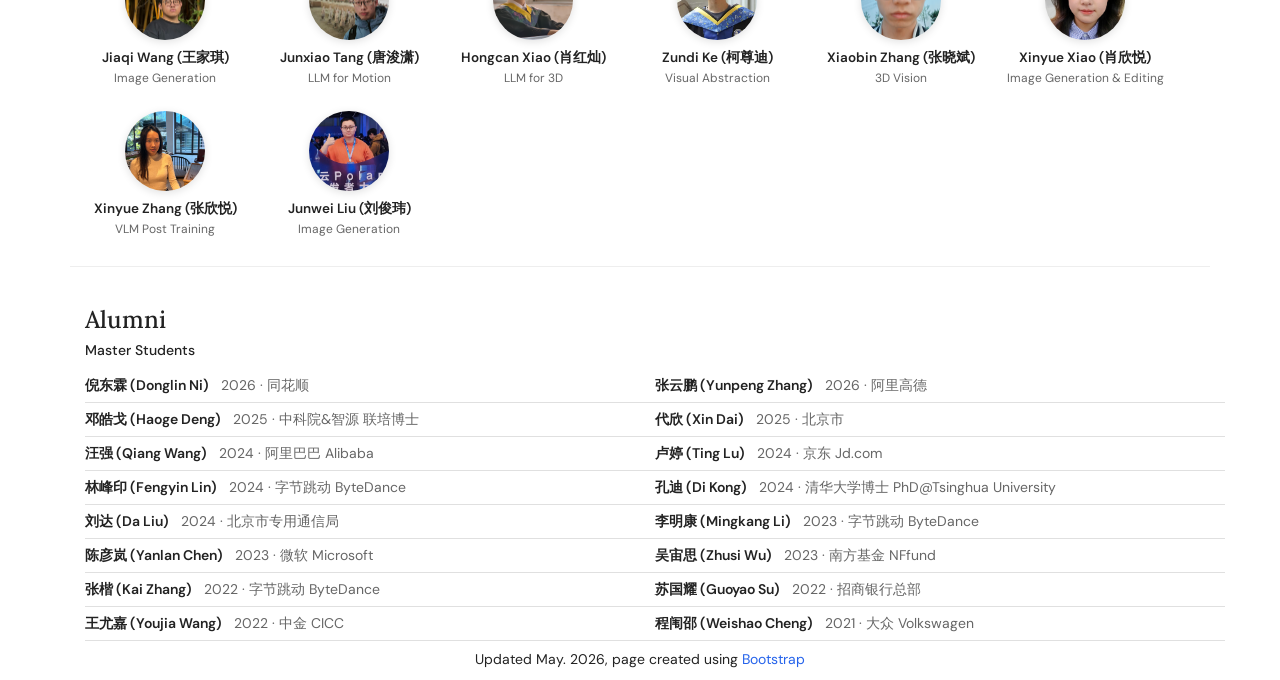
==== commit e3264d82: "update news and members Co-Authored-By: Claude Opus 5 <noreply@anthropic.com>" ====
--- a/index.html
+++ b/index.html
@@ -77,6 +77,7 @@
       <div id="news" class="container">
         <h3>News</h3>
         <ul style="text-align:left;">
+          <li><strong>2026-08</strong>: I am invited as an <strong style="color: blue;">Area Chair (AC)</strong> for <strong>ICLR 2027</strong>. </li>
           <li><strong>2026-05</strong>: One paper (Uniform Discrete Diffusion Model + GRPO) is accepted by <strong>ICML 2026</strong> as <strong style="color: rgb(255, 51, 0);">Spotlight</strong>!</li>
           <li><strong>2026-03</strong>: I am invited as an <strong style="color: blue;">Area Chair (AC)</strong> for NeurIPS 2026. </li>
           <li><strong>2026-02</strong>: Two papers (CoT for VLN & LLM for 3D Drawing) including one <strong style="color: rgb(255, 51, 0);">Highlight</strong> to appear in <strong>CVPR 2026</strong>!</li>
@@ -584,22 +585,16 @@
           <!-- <div class="member-meta">2026 Fall</div> -->
           <div class="member-meta">3D Sketch Vision</div>
         </div>
+        <div class="member-card">
+          <img src="pic/members/songteer.jpg" class="member-photo" alt="宋特儿">
+          <div class="member-name">Teer Song (宋特儿)</div>
+          <!-- <div class="member-meta">2026 Fall</div> -->
+          <div class="member-meta">Multimodal Reasoning</div>
+        </div>
       </div>
 
       <h5>Master Students</h5>
       <div class="members-grid">
-        <div class="member-card">
-          <img src="pic/members/nidonglin.jpg" class="member-photo" alt="倪东霖">
-          <div class="member-name">Donglin Ni (倪东霖)</div>
-          <!-- <div class="member-meta">2023 Fall</div> -->
-          <div class="member-meta">OOD Generation</div>
-        </div>
-        <div class="member-card">
-          <img src="pic/members/zhangyunpeng.jpg" class="member-photo" alt="张云鹏">
-          <div class="member-name">Yunpeng Zhang (张云鹏)</div>
-          <!-- <div class="member-meta">2023 Fall</div> -->
-          <div class="member-meta">Avatar Generation</div>
-        </div>
         <div class="member-card">
           <img src="pic/members/wangjiaqi.jpg" class="member-photo" alt="王家琪">
           <div class="member-name">Jiaqi Wang (王家琪)</div>
@@ -657,6 +652,14 @@
 
         <h5>Master Students</h5>
         <ul class="alumni-list">
+          <li>
+            <span class="alumni-name">倪东霖 (Donglin Ni)</span>
+            <span class="alumni-meta">2026 · 同花顺</span>
+          </li>
+          <li>
+            <span class="alumni-name">张云鹏 (Yunpeng Zhang)</span>
+            <span class="alumni-meta">2026 · 阿里高德</span>
+          </li>
           <li>
             <span class="alumni-name">邓皓戈 (Haoge Deng)</span>
             <span class="alumni-meta">2025 · 中科院&智源 联培博士</span>
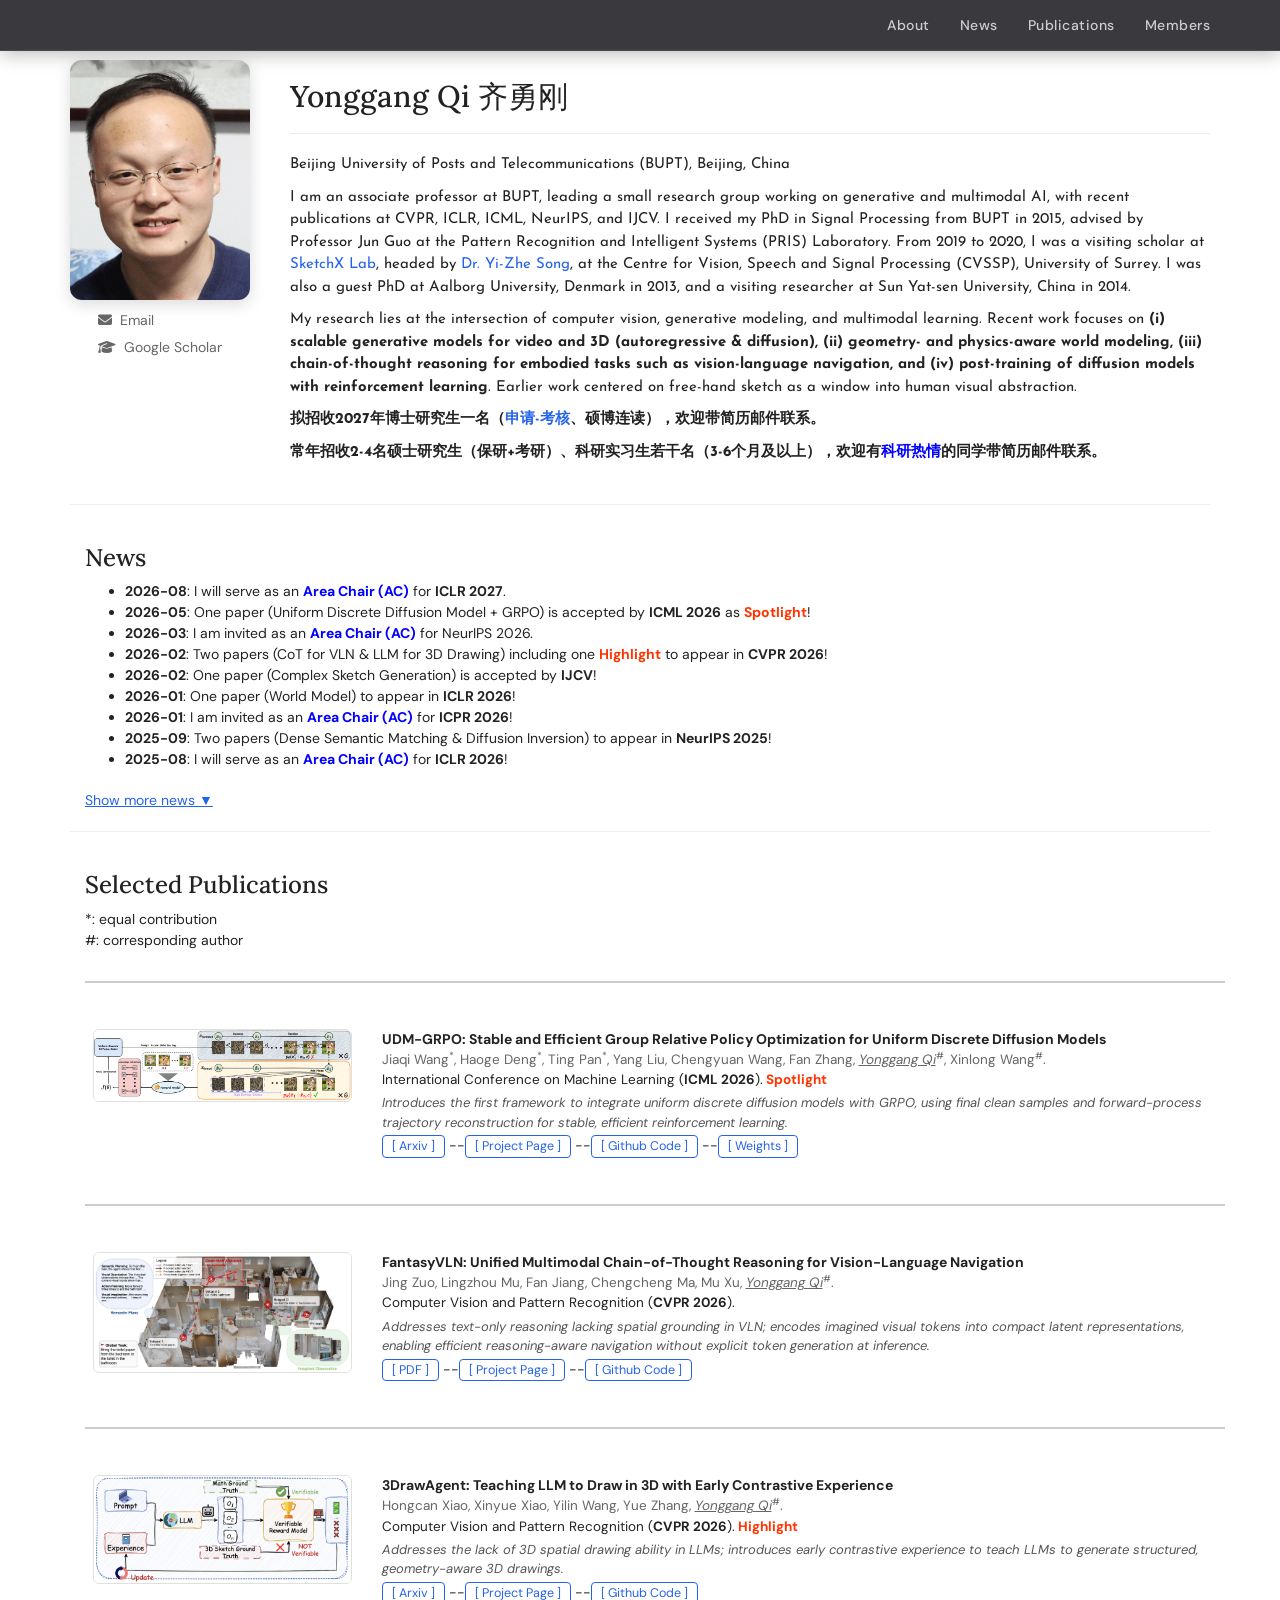
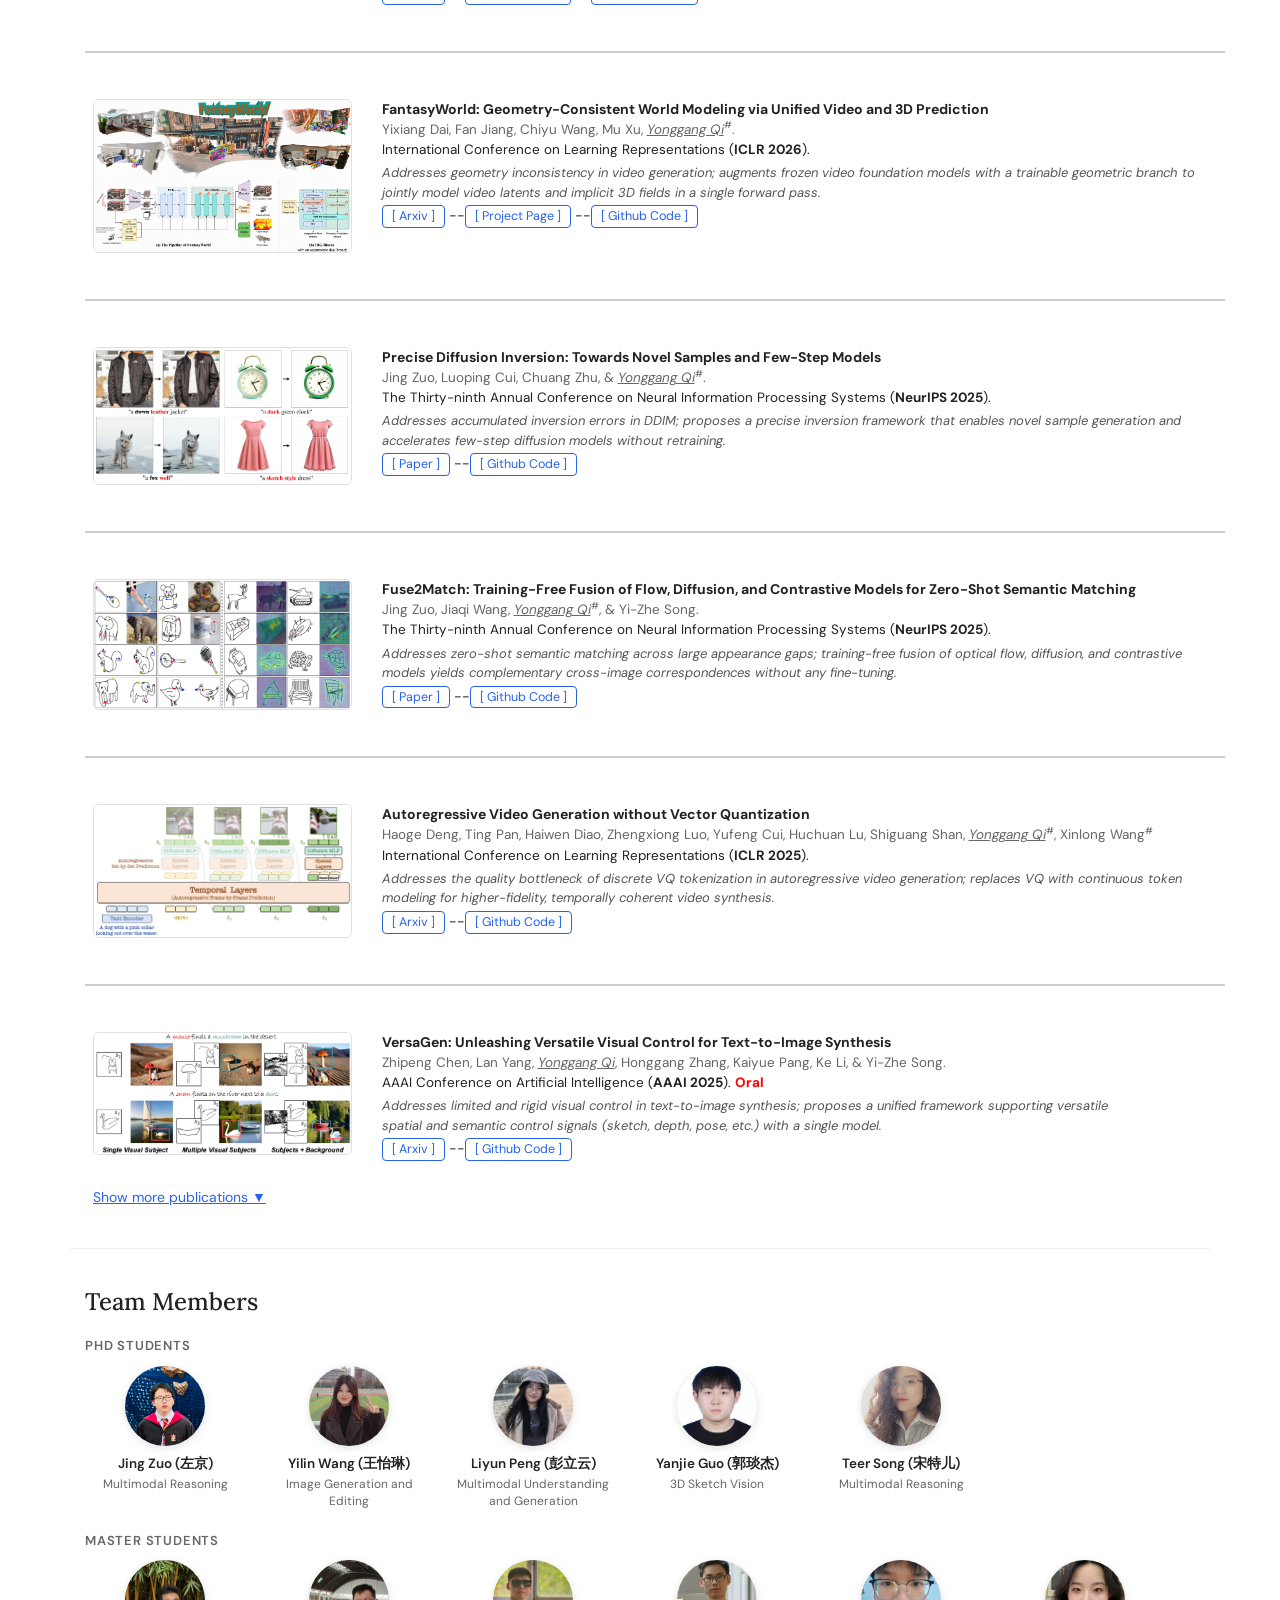
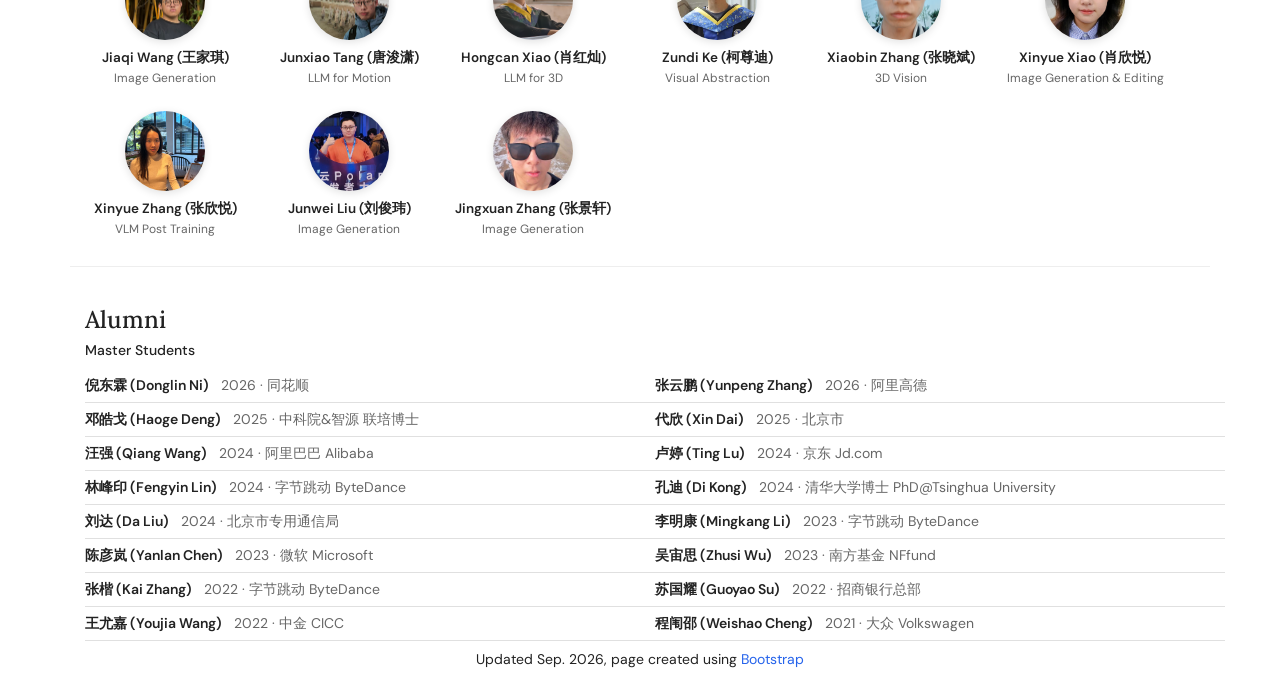
==== commit 30a0f96a: "Add new master student Jingxuan Zhang; update news and footer date Co-Authored-By: Claude Opus 5 <no" ====
--- a/index.html
+++ b/index.html
@@ -77,7 +77,7 @@
       <div id="news" class="container">
         <h3>News</h3>
         <ul style="text-align:left;">
-          <li><strong>2026-08</strong>: I am invited as an <strong style="color: blue;">Area Chair (AC)</strong> for <strong>ICLR 2027</strong>. </li>
+          <li><strong>2026-08</strong>: I will serve as an <strong style="color: blue;">Area Chair (AC)</strong> for <strong>ICLR 2027</strong>. </li>
           <li><strong>2026-05</strong>: One paper (Uniform Discrete Diffusion Model + GRPO) is accepted by <strong>ICML 2026</strong> as <strong style="color: rgb(255, 51, 0);">Spotlight</strong>!</li>
           <li><strong>2026-03</strong>: I am invited as an <strong style="color: blue;">Area Chair (AC)</strong> for NeurIPS 2026. </li>
           <li><strong>2026-02</strong>: Two papers (CoT for VLN & LLM for 3D Drawing) including one <strong style="color: rgb(255, 51, 0);">Highlight</strong> to appear in <strong>CVPR 2026</strong>!</li>
@@ -643,6 +643,12 @@
           <!-- <div class="member-meta">2026 Fall</div> -->
           <div class="member-meta">Image Generation</div>
         </div>
+        <div class="member-card">
+          <img src="pic/members/zhangjingxuan.jpg" class="member-photo" alt="张景轩">
+          <div class="member-name">Jingxuan Zhang (张景轩)</div>
+          <!-- <div class="member-meta">2026 Fall</div> -->
+          <div class="member-meta">Image Generation</div>
+        </div>
       </div>
       </div><!-- /#members -->
 
@@ -726,7 +732,7 @@
 
     <div class="mastfoot">
             <div class="inner">
-              <p class="text-center">Updated May. 2026, page created using <a href="http://getbootstrap.com/">Bootstrap</a></p>
+              <p class="text-center">Updated Sep. 2026, page created using <a href="http://getbootstrap.com/">Bootstrap</a></p>
             </div>
     </div>
 
